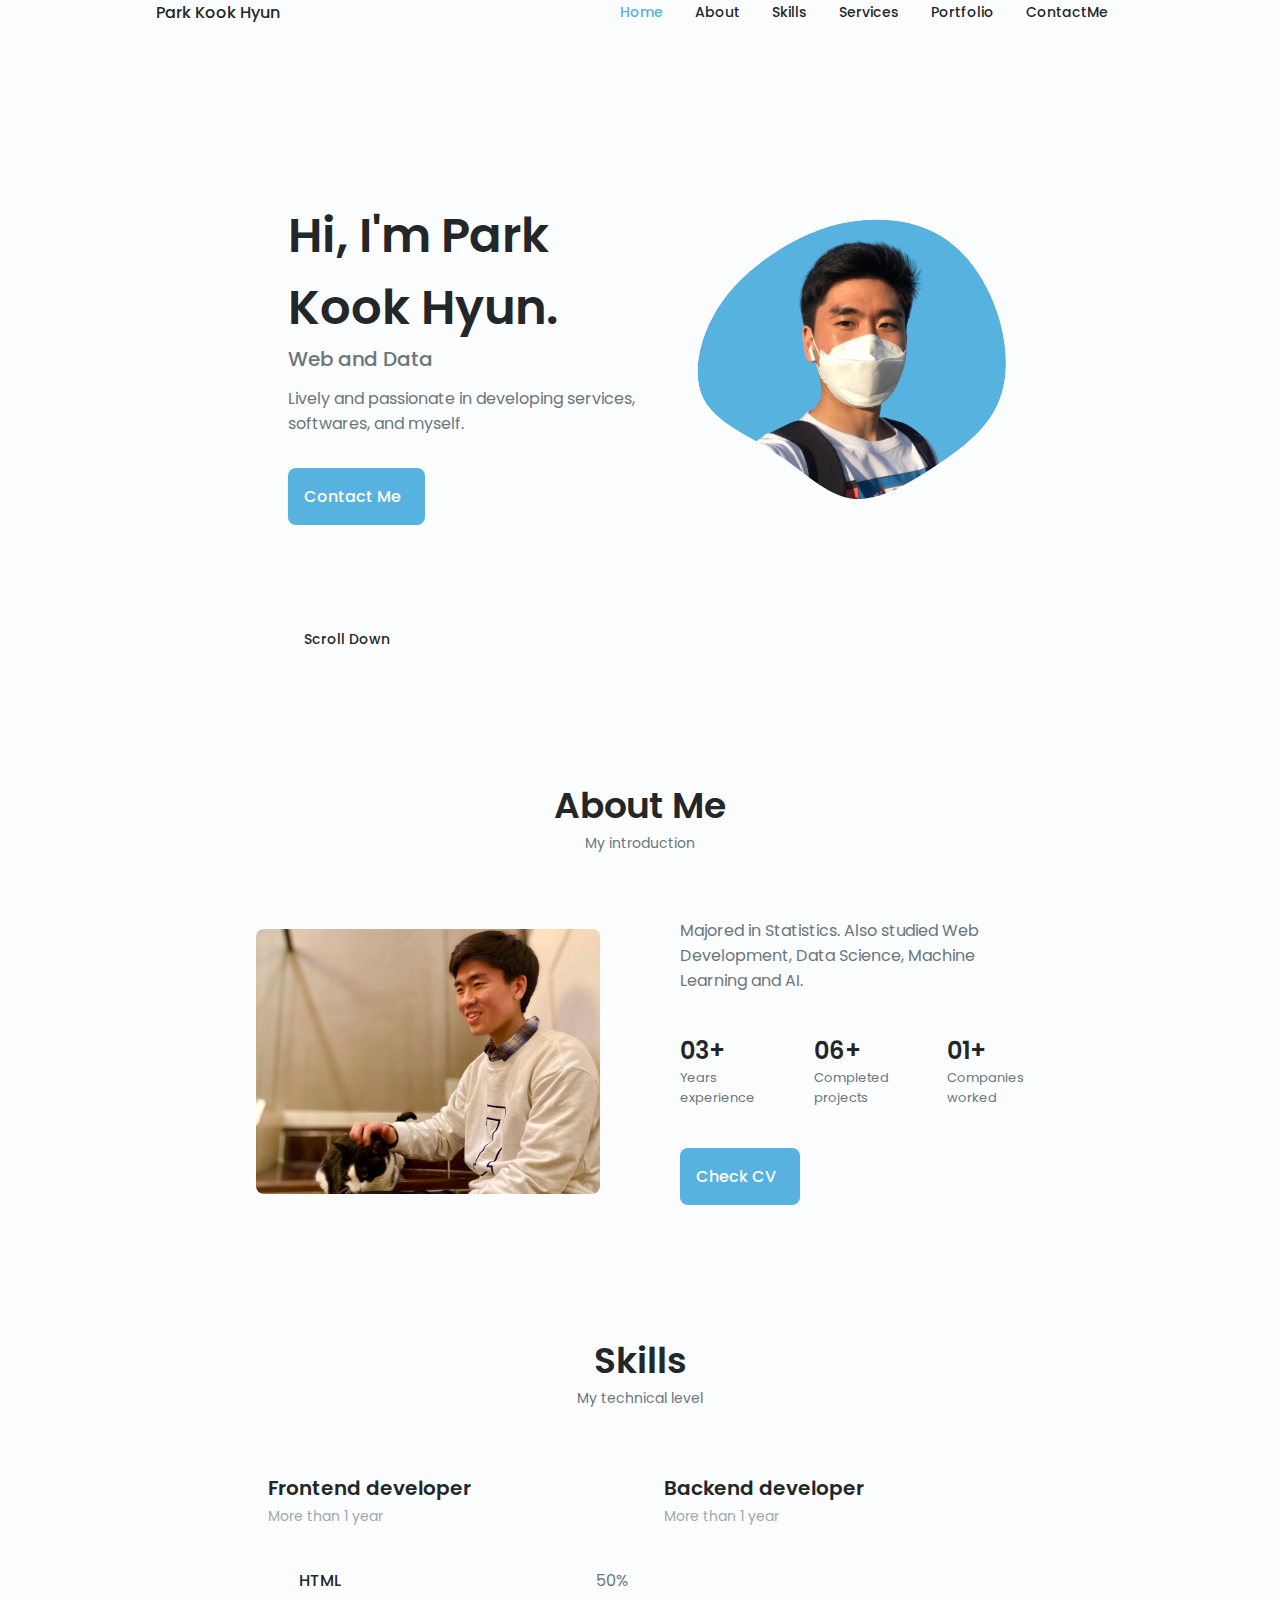
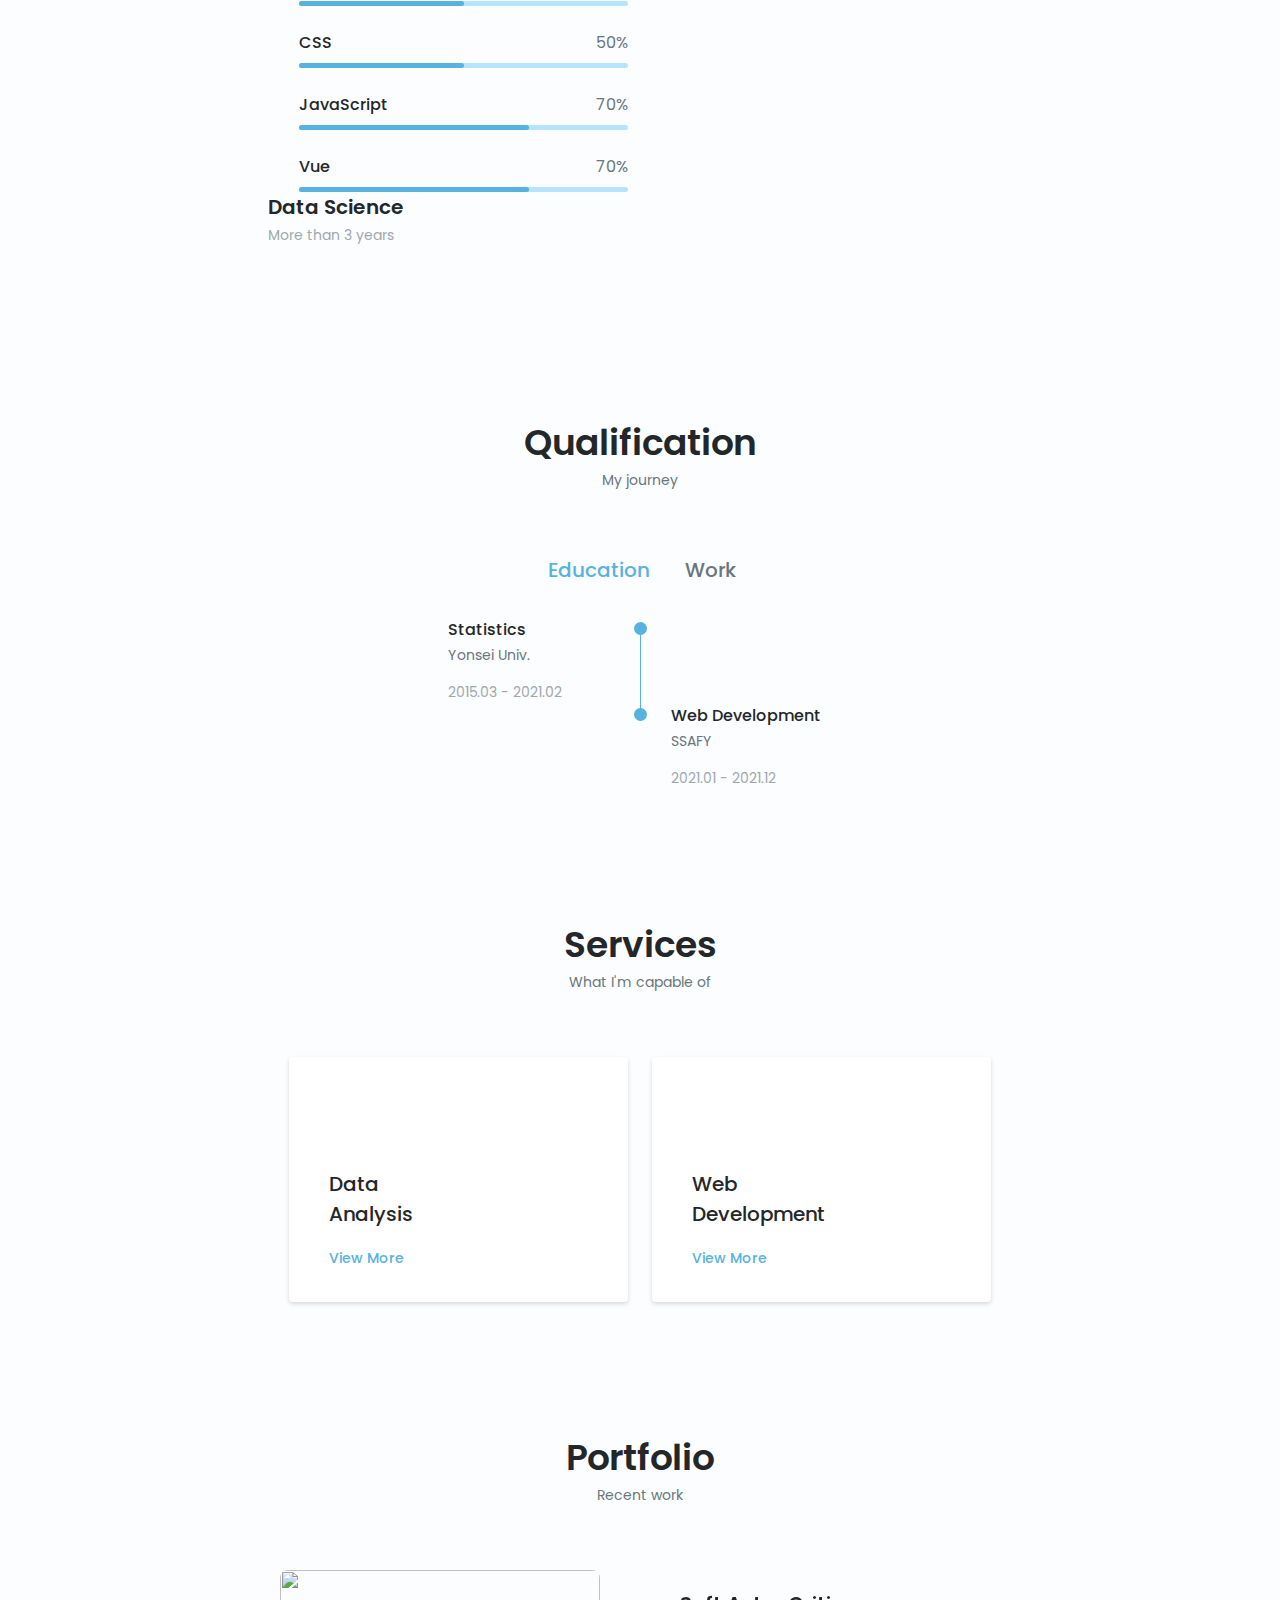
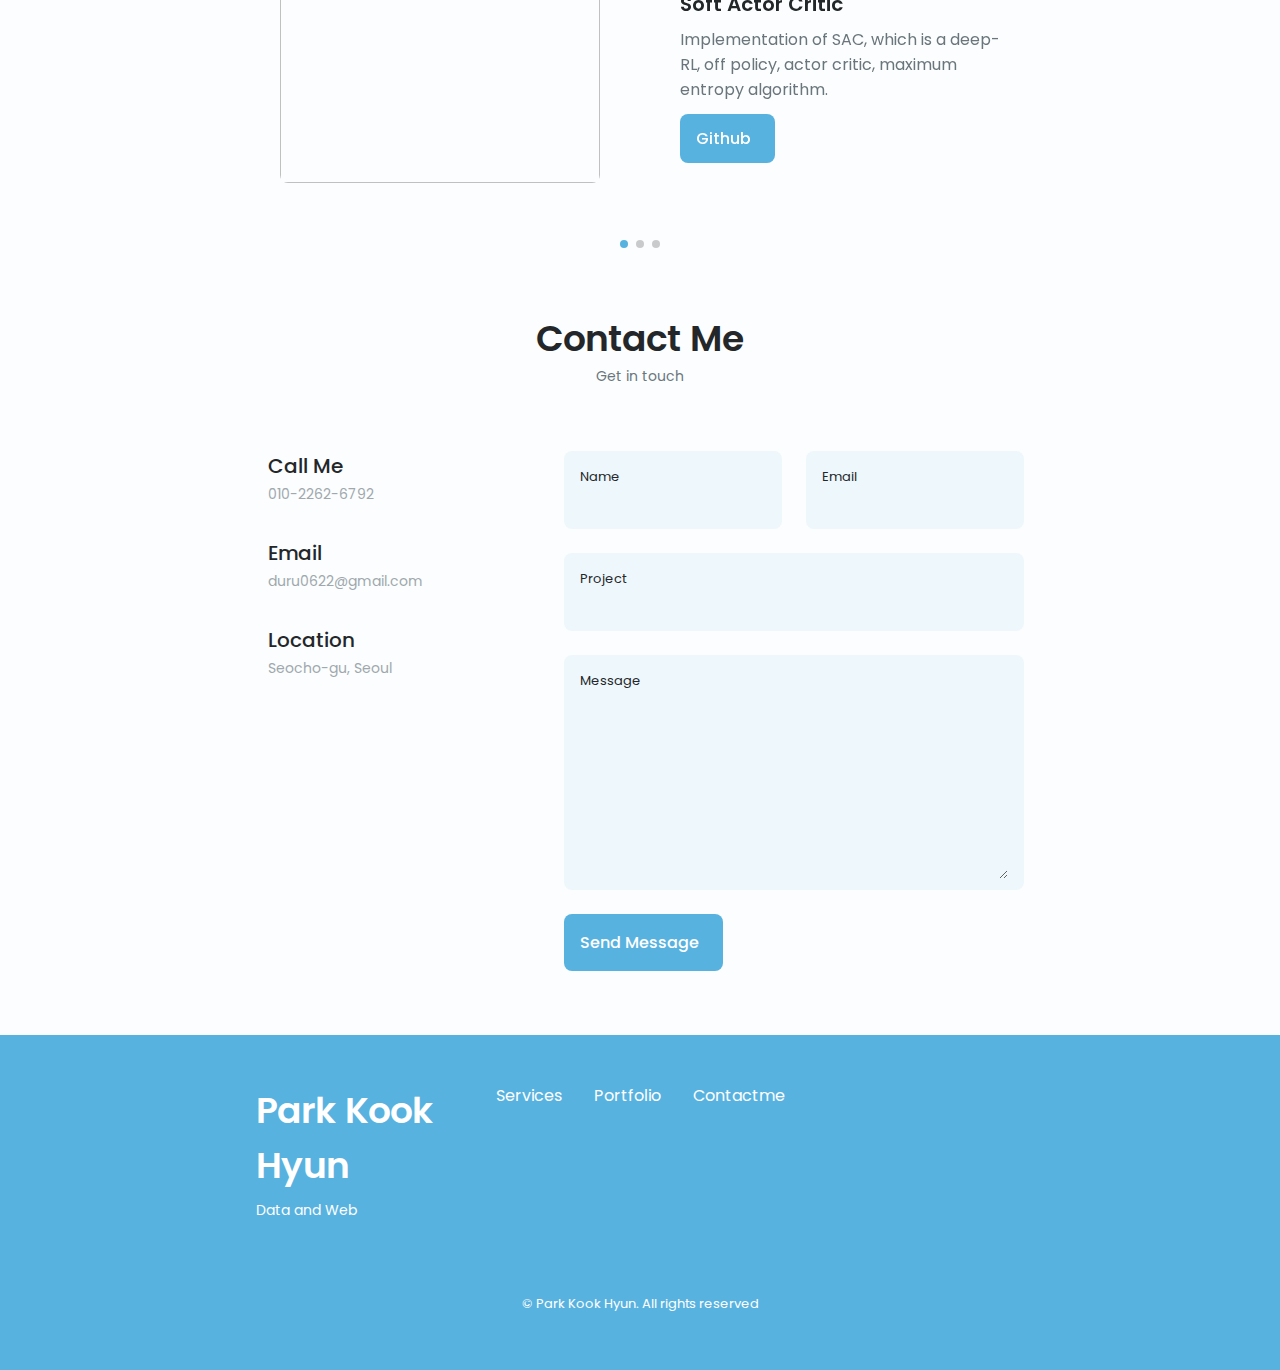
==== index.html @ e837e349 "Changed the whole design" ====
<!DOCTYPE html>
<html lang="en">
<head>
  <meta charset="UTF-8">
  <meta http-equiv="X-UA-Compatible" content="IE=edge">
  <meta name="viewport" content="width=device-width, initial-scale=1.0">

  <link rel="icon" type="image/png" sizes="32x32" href="assets/img/memoticon.png">
  <!-- UNICONS -->
  <link rel="stylesheet" href="https://unicons.iconscout.com/release/v4.0.0/css/line.css">

  <!-- SWIPER CSS -->
  <link rel="stylesheet" href="assets/css/swiper-bundle.min.css">

  <!-- CSS -->
  <link rel="stylesheet" href="assets/css/styles.css">

  <title>KookHyun's Portfolio</title>
</head>
<body>
  <!-- HEADER -->
  <header class="header" id="header">
    <nav class="nav container">
      <a href="#" class="nav__logo">Park Kook Hyun</a>
      <div class="nav__menu" id="nav-menu">
        <ul class="nav__list grid">
          <li class="nav__item">
            <a href="#home" class="nav__link active-link">
              <i class="uil uil-home nav__icon"></i> Home
            </a>
          </li>
          <li class="nav__item">
            <a href="#about" class="nav__link">
              <i class="uil uil-user nav__icon"></i> About
            </a>
          </li>
          <li class="nav__item">
            <a href="#skills" class="nav__link">
              <i class="uil uil-file nav__icon"></i> Skills
            </a>  
          </li>
          <li class="nav__item">
            <a href="#services" class="nav__link">
              <i class="uil uil-briefcase-alt nav__icon"></i> Services
            </a>
          </li>
          <li class="nav__item">
            <a href="#portfolio" class="nav__link">
              <i class="uil uil-scenery nav__icon"></i> Portfolio
            </a>
          </li>
          <li class="nav__item">
            <a href="#contact" class="nav__link">
              <i class="uil uil-message nav__icon"></i> ContactMe
            </a>
          </li>
        </ul>
        <i class="uil uil-times nav__close" id="nav-close"></i>
      </div>

      <div class="nav__btns">
        <!-- Theme change button -->
        <i class="uil uil-moon change-theme" id="theme-button"></i>
        <div class="nav__toggle" id="nav-toggle">
          <i class="uil uil-apps"></i>
        </div>
      </div>
    </nav>
  </header>

  <!-- MAIN -->
  <main class="main">
    <!-- HOME -->
    <section class="home section" id="home">
      <div class="home__container container grid">
        <div class="home__content grid">
          <div class="home__social">
            <a href="https://github.com/kevin622" target="_blank" class="home__social-icon">
              <i class="uil uil-github-alt"></i>
            </a>
            <a href="https://velog.io/@kevin622" target="_blank" class="home__social-icon">
              <svg role="img" viewBox="0 0 24 24" xmlns="http://www.w3.org/2000/svg"><title>Velog</title><path d="M3 0C1.338 0 0 1.338 0 3v18c0 1.662 1.338 3 3 3h18c1.662 0 3-1.338 3-3V3c0-1.662-1.338-3-3-3H3Zm6.883 6.25c.63 0 1.005.3 1.125.9l1.463 8.303c.465-.615.846-1.133 1.146-1.553.465-.66.893-1.418 1.283-2.273.405-.855.608-1.62.608-2.295 0-.405-.113-.727-.338-.967-.21-.255-.608-.577-1.193-.967.6-.765 1.35-1.148 2.25-1.148.48 0 .878.143 1.193.428.33.285.494.704.494 1.26 0 .93-.39 2.093-1.17 3.488-.765 1.38-2.241 3.457-4.431 6.232l-2.227.156-1.711-9.628h-2.25V7.24c.6-.195 1.305-.406 2.115-.63.81-.24 1.358-.36 1.643-.36Z"/></svg>
            </a>
          </div>

          <div class="home__img">
            <?xml version="1.0" standalone="no"?>
            <svg class="home__blob" viewBox="0 0 200 200" xmlns="http://www.w3.org/2000/svg" xmlns:xlink="http://www.w3.org/1999/xlink">
              <mask id="mask0" mask-type="alpha">
                <path d="M52.7,-70.6C67.7,-61.7,78.8,-45.4,85,-27.4C91.2,-9.3,92.6,10.6,85.4,26.2C78.3,41.9,62.6,53.2,46.9,63.2C31.3,73.3,15.6,81.9,1.6,79.7C-12.4,77.6,-24.9,64.5,-40.4,54.4C-55.8,44.3,-74.3,37.2,-81.8,24.2C-89.3,11.2,-85.8,-7.8,-77.8,-23.1C-69.9,-38.5,-57.4,-50.2,-43.7,-59.6C-30,-69,-15,-76,1.9,-78.6C18.9,-81.3,37.7,-79.6,52.7,-70.6Z" transform="translate(100 100)" />
              </mask>
              <g mask="url(#mask0)">
                <path d="M52.7,-70.6C67.7,-61.7,78.8,-45.4,85,-27.4C91.2,-9.3,92.6,10.6,85.4,26.2C78.3,41.9,62.6,53.2,46.9,63.2C31.3,73.3,15.6,81.9,1.6,79.7C-12.4,77.6,-24.9,64.5,-40.4,54.4C-55.8,44.3,-74.3,37.2,-81.8,24.2C-89.3,11.2,-85.8,-7.8,-77.8,-23.1C-69.9,-38.5,-57.4,-50.2,-43.7,-59.6C-30,-69,-15,-76,1.9,-78.6C18.9,-81.3,37.7,-79.6,52.7,-70.6Z" transform="translate(100 100)" />
                <image class="home__blob-img" x="12" y="18" href="assets/img/selfie-removebg.png"/>
              </g>
            </svg>
          </div>

          <div class="home__data">
            <h1 class="home__title">Hi, I'm Park Kook Hyun.</h1>
            <h3 class="home__subtitle">Web and Data</h3>
            <p class="home__description">Lively and passionate in developing services, softwares, and myself.</p>
            <a href="#contact" class="button button--flex">
              Contact Me <i class="uil uil-message button__icon"></i>
            </a>
          </div>

        </div>

        <div class="home__scroll">
          <a href="#about" class="home__scroll-button button--flex">
            <i class="uil uil-mouse-alt home__scroll-mouse"></i>
            <span class="home__scroll-name">Scroll Down</span>
            <i class="uil uil-arrow-down home__scroll-arrow"></i>
          </a>
        </div>

      </div>
    </section>
    
    <!-- ABOUT -->
    <section class="about section" id="about">
      <h2 class="section__title">About Me</h2>
      <span class="section__subtitle">My introduction</span>

      <div class="about__container container grid">
        <img src="assets/img/with_cat.jpg" alt="" class="about__img">

        <div class="about__data">
          <p class="about__description">Majored in Statistics. Also studied Web Development, Data Science, Machine Learning and AI.</p>
          <div class="about__info">
            <div>
              <span class="about__info-title">03+</span>
              <span class="about__info-name">Years <br> experience</span>
            </div>
            <div>
              <span class="about__info-title">06+</span>
              <span class="about__info-name">Completed <br> projects</span>
            </div>
            <div>
              <span class="about__info-title">01+</span>
              <span class="about__info-name">Companies <br> worked</span>
            </div>
          </div>

          <div class="about__buttons">
            <a href="https://amusing-teller-12a.notion.site/fb5254a07dd54236a80b970971a7e55d" class="button button--flex" target="_blank" rel="noopener noreferrer">
              Check CV<i class="uil uil-link button__icon"></i>
            </a>
          </div>
        </div>
      </div>
    </section>

    <!-- SKILLS -->
    <section class="skills section" id="skills">
      <h2 class="section__title">Skills</h2>
      <span class="section__subtitle">My technical level</span>

      <div class="skills__container container grid">
        
        <!-- SKILLS 1 -->
        <div class="skills__content skills__open">
          <div class="skills__header">
            <i class="uil uil-brackets-curly skills__icon"></i>
            <div>
              <h1 class="skills__title">Frontend developer</h1>
              <span class="skills__subtitle">More than 1 year</span>
            </div>
            <i class="uil uil-angle-down skills__arrow"></i>
          </div>

          <div class="skills__list grid">

            <div class="skills__data">
              <div class="skills__titles">
                <h3 class="skills__name">HTML</h3>
                <span class="skills__number">50%</span>
              </div>
              <div class="skills__bar">
                <span class="skills__percentage skills__html"></span>
              </div>
            </div>

            <div class="skills__data">
              <div class="skills__titles">
                <h3 class="skills__name">CSS</h3>
                <span class="skills__number">50%</span>
              </div>
              <div class="skills__bar">
                <span class="skills__percentage skills__css"></span>
              </div>
            </div>

            <div class="skills__data">
              <div class="skills__titles">
                <h3 class="skills__name">JavaScript</h3>
                <span class="skills__number">70%</span>
              </div>
              <div class="skills__bar">
                <span class="skills__percentage skills__js"></span>
              </div>
            </div>

            <div class="skills__data">
              <div class="skills__titles">
                <h3 class="skills__name">Vue</h3>
                <span class="skills__number">70%</span>
              </div>
              <div class="skills__bar">
                <span class="skills__percentage skills__vue"></span>
              </div>
            </div>

          </div>
        </div>
      
        <!-- SKILLS 2 -->
        <div class="skills__content skills__close">
          <div class="skills__header">
            <i class="uil uil-server-network skills__icon"></i>
            <div>
              <h1 class="skills__title">Backend developer</h1>
              <span class="skills__subtitle">More than 1 year</span>
            </div>
            <i class="uil uil-angle-down skills__arrow"></i>
          </div>

          <div class="skills__list grid">
            
            <div class="skills__data">
              <div class="skills__titles">
                <h3 class="skills__name">Python</h3>
                <span class="skills__number">90%</span>
              </div>
              <div class="skills__bar">
                <span class="skills__percentage skills__python"></span>
              </div>
            </div>

            <div class="skills__data">
              <div class="skills__titles">
                <h3 class="skills__name">Django</h3>
                <span class="skills__number">70%</span>
              </div>
              <div class="skills__bar">
                <span class="skills__percentage skills__django"></span>
              </div>
            </div>


          </div>
        </div>

        <!-- SKILLS 3 -->
        <div class="skills__content skills__close">
          <div class="skills__header">
            <i class="uil uil-database-alt skills__icon"></i>
            <div>
              <h1 class="skills__title">Data Science</h1>
              <span class="skills__subtitle">More than 3 years</span>
            </div>
            <i class="uil uil-angle-down skills__arrow"></i>
          </div>

          <div class="skills__list grid">
            
            <div class="skills__data">
              <div class="skills__titles">
                <h3 class="skills__name">Python</h3>
                <span class="skills__number">90%</span>
              </div>
              <div class="skills__bar">
                <span class="skills__percentage skills__python"></span>
              </div>
            </div>

            <div class="skills__data">
              <div class="skills__titles">
                <h3 class="skills__name">Pytorch</h3>
                <span class="skills__number">60%</span>
              </div>
              <div class="skills__bar">
                <span class="skills__percentage skills__pytorch"></span>
              </div>
            </div>

            <div class="skills__data">
              <div class="skills__titles">
                <h3 class="skills__name">SKlearn</h3>
                <span class="skills__number">70%</span>
              </div>
              <div class="skills__bar">
                <span class="skills__percentage skills__sklearn"></span>
              </div>
            </div>

            <div class="skills__data">
              <div class="skills__titles">
                <h3 class="skills__name">Pandas</h3>
                <span class="skills__number">70%</span>
              </div>
              <div class="skills__bar">
                <span class="skills__percentage skills__pandas"></span>
              </div>
            </div>

            <div class="skills__data">
              <div class="skills__titles">
                <h3 class="skills__name">Numpy</h3>
                <span class="skills__number">60%</span>
              </div>
              <div class="skills__bar">
                <span class="skills__percentage skills__numpy"></span>
              </div>
            </div>

            <div class="skills__data">
              <div class="skills__titles">
                <h3 class="skills__name">SQL</h3>
                <span class="skills__number">50%</span>
              </div>
              <div class="skills__bar">
                <span class="skills__percentage skills__sql"></span>
              </div>
            </div>


          </div>
        </div>
        

          
      </div>
    </section>

    <!-- QUALIFICATION -->
    <section class="qualification section">
      <h2 class="section__title">Qualification</h2>
      <span class="section__subtitle">My journey</span>

      <div class="qualification__container container">
        <div class="qualification__tabs">
          <div class="qualification__button button--flex qualification__active" data-target="#education">
            <i class="uil uil-graduation-cap qualification__icon"></i>
            Education
          </div>

          <div class="qualification__button button--flex" data-target="#work">
            <i class="uil uil-briefcase-alt qualification__icon"></i>
            Work
          </div>
        </div>

        <div class="qualification__sections">

          <!-- QUALIFICATION CONTENT 1 -->
          <div class="qualfication__content qualification__active" data-content id="education">
            
            <!-- QUALFICIATION 1 -->
            <div class="qualification__data">
              <div>
                <h3 class="qualification__title">Statistics</h3>
                <span class="qualification__subtitle">Yonsei Univ.</span>
                <div class="qualification__calendar">
                  <i class="uil uil-calendar-alt"></i>
                  2015.03 - 2021.02
                </div>
              </div>

              <div>
                <span class="qualification__rounder"></span>
                <span class="qualification__line"></span>
              </div>
            </div>

            <!-- QUALFICIATION 2 -->
            <div class="qualification__data">
              <div></div>
              
              <div>
                <span class="qualification__rounder"></span>
                <!-- <span class="qualification__line"></span> -->
              </div>

              <div>
                <h3 class="qualification__title">Web Development</h3>
                <span class="qualification__subtitle">SSAFY</span>
                <div class="qualification__calendar">
                  <i class="uil uil-calendar-alt"></i>
                  2021.01 - 2021.12
                </div>
              </div>

            </div>


          </div>

          <!-- QUALIFICATION CONTENT 2 -->
          <div class="qualfication__content" data-content id="work">
            
            <!-- QUALFICIATION 1 -->
            <div class="qualification__data">
              <div>
                <h3 class="qualification__title">Intern</h3>
                <span class="qualification__subtitle">ZEROTOONE Partners Inc.</span>
                <div class="qualification__calendar">
                  <i class="uil uil-calendar-alt"></i>
                  2020 - 2020
                </div>
              </div>

              <div>
                <span class="qualification__rounder"></span>
                <!-- <span class="qualification__line"></span> -->
              </div>
            </div>

          </div>

        </div>

      </div>
    </section>

    <!-- SERVICES -->
    <section class="services section" id="services">
      <h2 class="section__title">Services</h2>
      <span class="section__subtitle">What I'm capable of</span>

      <div class="services__container container grid">
        <!-- SERVICES 1 -->
        <div class="services__content">
          <div>
            <i class="uil uil-database-alt services__icon"></i>
            <h3 class="services__title">Data <br> Analysis</h3>
          </div>

          <span class="button button--flex button--small button--link services__button">
            View More
            <i class="uil uil-arrow-right button__icon"></i>
          </span>

          <div class="services__modal">
            <div class="services__modal-content">
              <h4 class="services__modal-title">Data <br> Analysis</h4>
              <i class="uil uil-times services__modal-close"></i>

              <ul class="services__modal-services grid">
                
                <li class="services__modal-service">
                  <i class="uil uil-check-circle services__modal-icon"></i>
                  <p>CRUD with queries.</p>
                </li>

                <li class="services__modal-service">
                  <i class="uil uil-check-circle services__modal-icon"></i>
                  <p>Data cleansing with pandas, numpy, visualize with matplotlib, etc.</p>
                </li>

                <li class="services__modal-service">
                  <i class="uil uil-check-circle services__modal-icon"></i>
                  <p>Apply machine learning algorithms of sklearn.</p>
                </li>

                <li class="services__modal-service">
                  <i class="uil uil-check-circle services__modal-icon"></i>
                  <p>Create deep learning agents with pytorch.</p>
                </li>

              </ul>
            </div>
          </div>
        </div>

        <!-- SERVICES 2 -->
        <div class="services__content">
          <div>
            <i class="uil uil-browser services__icon"></i>
            <h3 class="services__title">Web <br> Development</h3>
          </div>

          <span class="button button--flex button--small button--link services__button">
            View More
            <i class="uil uil-arrow-right button__icon"></i>
          </span>

          <div class="services__modal">
            <div class="services__modal-content">
              <h4 class="services__modal-title">Web <br> Development</h4>
              <i class="uil uil-times services__modal-close"></i>

              <ul class="services__modal-services grid">
                
                <li class="services__modal-service">
                  <i class="uil uil-check-circle services__modal-icon"></i>
                  <p>Develop backend server with django.</p>
                </li>

                <li class="services__modal-service">
                  <i class="uil uil-check-circle services__modal-icon"></i>
                  <p>Develop frontend webpage with vue or react.</p>
                </li>

                <li class="services__modal-service">
                  <i class="uil uil-check-circle services__modal-icon"></i>
                  <p>Customize elements with css/scss.</p>
                </li>

              </ul>
            </div>
          </div>
        </div>

        <!-- SERVICES 3 -->
        <!-- <div class="services__content">
          <div>
            <i class="uil uil-pen services__icon"></i>
            <h3 class="services__title">Branding <br> Designer</h3>
          </div>

          <span class="button button--flex button--small button--link services__button">
            View More
            <i class="uil uil-arrow-right button__icon"></i>
          </span>

          <div class="services__modal">
            <div class="services__modal-content">
              <h4 class="services__modal-title">Branding <br> Designer</h4>
              <i class="uil uil-times services__modal-close"></i>

              <ul class="services__modal-services grid">
                
                <li class="services__modal-service">
                  <i class="uil uil-check-circle services__modal-icon"></i>
                  <p>I develop the user inteface.</p>
                </li>

                <li class="services__modal-service">
                  <i class="uil uil-check-circle services__modal-icon"></i>
                  <p>Web page development.</p>
                </li>

                <li class="services__modal-service">
                  <i class="uil uil-check-circle services__modal-icon"></i>
                  <p>I create ux element interactions.</p>
                </li>

                <li class="services__modal-service">
                  <i class="uil uil-check-circle services__modal-icon"></i>
                  <p>I position your company brand.</p>
                </li>

              </ul>
            </div>
          </div>
        </div> -->

      </div>
    </section>

    <!-- PORTFOLIO -->
    <section class="portfolio section" id="portfolio">
      <h2 class="section__title">Portfolio</h2>
      <span class="section__subtitle">Recent work</span>

      <div class="portfolio__container container swiper swiper-container">
        <div class="swiper-wrapper">
          
          <!-- PORTFOLIO 1 -->
          <div class="portfolio__content grid swiper-slide">
            <img src="https://github.com/kevin622/sac/raw/master/figures/Humanoid-v2_trained.gif" class="portfolio__img" alt="">
            <div class="portfolio__data">
              <h3 class="portfolio__title">Soft Actor Critic</h3>
              <p class="portfolio__description">
                <!-- Website adaptable to all devices, with ui componenets and animated interactions -->
                Implementation of SAC, which is a deep-RL, off policy, actor critic, maximum entropy algorithm.
              </p>
              <a href="https://github.com/kevin622/sac" class="button button--flex button--small portfolio__button" target="_blank" rel="noopener noreferrer" >
                Github
                <i class="uil uil-arrow-right button__icon"></i>
              </a>
            </div>
          </div>

          <!-- PORTFOLIO 2 -->
          <div class="portfolio__content grid swiper-slide">
            <!-- <img src="assets/img/portfolio2.jpg" alt="" class="portfolio__img"> -->
            <img src="https://github.com/Samsung/ONE/raw/master/docs/images/logo_original_samsungblue_cropped.png" class="portfolio__img" alt="" style="box-shadow: 0 4px 8px rgba(0,0,0,.15);">
            <div class="portfolio__data">
              <h3 class="portfolio__title">Circle Op-Selector</h3>
              <p class="portfolio__description">
                As part of Samsung's ONE project, developed an algorithm and an UI for selecting fractions of an neural network. 
                This project was a SSDC project.
              </p>
              <a href="https://github.com/Samsung/ONE/issues/7596" class="button button--flex button--small portfolio__button">
                Main Issue
                <i class="uil uil-arrow-right button__icon"></i>
              </a>
            </div>
          </div>

          <!-- PORTFOLIO 3 -->
          <div class="portfolio__content grid swiper-slide">
            <!-- <img src="assets/img/portfolio3.jpg" alt="" class="portfolio__img"> -->
            <img src="assets/img/mounari.gif" alt="" class="portfolio__img">
            <div class="portfolio__data">
              <h3 class="portfolio__title">Online Website</h3>
              <p class="portfolio__description">
                Mounari is a movie recommendation website that provides personalized recommendation. ALS is used as its RecSys.
              </p>
              <a href="https://github.com/kevin622/Mounari" class="button button--flex button--small portfolio__button">
                Github
                <i class="uil uil-arrow-right button__icon"></i>
              </a>
            </div>
          </div>

        </div>
        
        <!-- Add Arrows -->
        <div class="swiper-button-next">
          <i class="uil uil-angle-right-b swiper-portfolio-icon"></i>
        </div>
        <div class="swiper-button-prev">
          <i class="uil uil-angle-left-b swiper-portfolio-icon"></i>
        </div>
        <!-- Add Pagination -->
        <div class="swiper-pagination"></div>

      </div>
    </section>
    
    <!-- CONTACT -->
    <section class="contact section" id="contact">
      <h2 class="section__title">Contact Me</h2>
      <span class="section__subtitle">Get in touch</span>

      <div class="contact__container container grid">
        <div>
          
          <div class="contact__information">
            <i class="uil uil-phone contact__icon"></i>
            
            <div>
              <h3 class="contact__title">Call Me</h3>
              <span class="contact__subtitle">010-2262-6792</span>
            </div>
          </div>

          <div class="contact__information">
            <i class="uil uil-envelope contact__icon"></i>
            
            <div>
              <h3 class="contact__title">Email</h3>
              <span class="contact__subtitle">duru0622@gmail.com</span>
            </div>
          </div>

          <div class="contact__information">
            <i class="uil uil-map-marker contact__icon"></i>
            
            <div>
              <h3 class="contact__title">Location</h3>
              <span class="contact__subtitle">Seocho-gu, Seoul</span>
            </div>
          </div>

        </div>

        <form action="mailto:duru0622@gmail.com" method="post" enctype="text/plain" class="contact__form grid">
          <div class="contact__inputs grid">
            <div class="contact__content">
              <label class="contact__label">Name</label>
              <input type="text" class="contact__input" name="Name">
            </div>
            <div class="contact__content">
              <label class="contact__label">Email</label>
              <input type="email" class="contact__input" name="Email">
            </div>
          </div>
          <div class="contact__content">
            <label class="contact__label">Project</label>
            <input type="text" class="contact__input" name="Project">
          </div>
          <div class="contact__content">
            <label for="" class="contact__label">Message</label>
            <textarea id="" cols="0" rows="7" class="contact__input" name="Message"></textarea>
          </div>

          <div>
            <label for="contact_submit" class="button button--flex">
              Send Message
              <i class="uil uil-message button__icon"></i>
            </label>
            <input type="submit" id="contact_submit" style="display: none;">
            <!-- <a href="" class="button button--flex">
              Send Message
              <i class="uil uil-message button__icon"></i>
            </a> -->
          </div>
        </form>
        
      </div>
    </section>
  </main>

  <!-- FOOTER -->
  <footer class="footer">
    <div class="footer__bg">
      <div class="footer__container container grid">
        <div>
          <h1 class="footer__title">Park Kook Hyun</h1>
          <span class="footer__subtitle">Data and Web</span>
        </div>

        <ul class="footer__links">
          <li>
            <a href="#services" class="footer__link">Services</a>
          </li>
          <li>
            <a href="#portfolio" class="footer__link">Portfolio</a>
          </li>
          <li>
            <a href="#contact" class="footer__link">Contactme</a>
          </li>
        </ul>

        <div class="footer__socials">
          <a href="https://www.facebook.com/"  class="footer__social">
            <i class="uil uil-facebook-f"></i>
          </a>
          <a href="https://www.instagram.com/"  class="footer__social">
            <i class="uil uil-instagram"></i>
          </a>
          <a href="https://twitter.com/"  class="footer__social">
            <i class="uil uil-twitter-alt"></i>
          </a>
        </div>
      </div>

      <p class="footer__copy">&#169; Park Kook Hyun. All rights reserved</p>
    </div>
  </footer>

  <!-- SCROll TOP -->
  <a href="#" class="scrollup" id="scroll-up">
    <i class="uil uil-arrow-up scrollup__icon"></i>
  </a>



  

  <!-- SWIPER JS -->
  <script src="assets/js/swiper-bundle.min.js"></script>
  
  <!-- MAIN JS -->
  <script src="assets/js/main.js "></script>    
</body>
</html>
---- assets/css/styles.css ----
/* GOOGLE FONTS */
@import url('https://fonts.googleapis.com/css2?family=Poppins:wght@400;500;600&display=swap');

/* VARIABLE CSS */
:root {
  --header-height: ;

  /* COLORS */
  /* favorite color */
  --hue-color: 200; /* purple 250 green 142 blue 230 pink 340 */

  /* HSL color mode */
  --first-color: hsl(var(--hue-color), 69%, 61%);
  --first-color-second: hsl(var(--hue-color), 69%, 61%);
  --first-color-alt: hsl(var(--hue-color), 57%, 53%);
  --first-color-lighter: hsl(var(--hue-color), 92%, 85%);
  --title-color: hsl(var(--hue-color), 8%, 15%);
  --text-color: hsl(var(--hue-color), 8%, 45%);
  --text-color-light: hsl(var(--hue-color), 8%, 65%);
  --input-color: hsl(var(--hue-color), 70%, 96%);
  --body-color: hsl(var(--hue-color), 60%, 99%);
  --container-color: #FFF;
  --scroll-bar-color: hsl(var(--hue-color), 12%, 90%);
  --scroll-thumb-color: hsl(var(--hue-color), 12%, 80%);

  /* FONT AND TYPORGRAPHY */
  --body-font: 'Poppins', sans-serif;
  --big-font-size: 2rem;
  --h1-font-size: 1.5rem;
  --h2-font-size: 1.25rem;
  --h3-font-size: 1.125rem;
  --normal-font-size: .938rem;
  --small-font-size: .813rem;
  --smaller-font-size: .75rem;

  /* font weight */
  --font-medium: 500;
  --font-semi-bold: 600;

  /* MARGIN BOTTOMS */
  --mb-0-25: .25rem;
  --mb-0-5: .5rem;
  --mb-0-75: .75rem;
  --mb-1: 1rem;
  --mb-1-5: 1.5rem;
  --mb-2: 2rem;
  --mb-2-5: 2.5rem;
  --mb-3: 3rem;

  /* z index */
  --z-tooltip: 10;
  --z-fixed: 100;
  --z-modal: 1000;
}

@media screen and (min-width: 968px) {
  :root {
    --big-font-size: 3rem;
    --h1-font-size: 2.25rem;
    --h2-font-size: 1.5rem;
    --h3-font-size: 1.25rem;
    --normal-font-size: 1rem;
    --small-font-size: .875rem;
    --smaller-font-size: .813rem;
  }
}

/* Variable Dark Theme */
body.dark-theme{
  /* HSL color mode */
  --first-color-second: hsl(var(--hue-color), 30%, 8%);
  --title-color: hsl(var(--hue-color), 8%, 95%);
  --text-color: hsl(var(--hue-color), 8%, 75%);
  --input-color: hsl(var(--hue-color), 29%, 16%);
  --body-color: hsl(var(--hue-color), 28%, 12%);
  --container-color: hsl(var(--hue-color), 29%, 16%);
  --scroll-bar-color: hsl(var(--hue-color), 12%, 48%);
  --scroll-thumb-color: hsl(var(--hue-color), 12%, 36%);
}

/* Button Dark/Light */
.nav__btns{
  display: flex;
  align-items: center;
}

.change-theme{
  font-size: 1.25rem;
  color: var(--title-color);
  margin-right: var(--mb-1);
  cursor: pointer;
}

.change-theme:hover{
  color: var(--first-color);
}

/* BASE */
* {
  box-sizing: border-box;
  padding: 0;
  margin: 0;
}

html {
  scroll-behavior: smooth;
}

body {
  margin: 0 0 var(--header-height);
  font-family: var(--body-font);
  font-size: var(--normal-font-size);
  background-color: var(--body-color);
  color: var(--text-color);
}

h1, h2, h3, h4 {
  color: var(--title-color);
  font-weight: var(--font-semi-bold);
}

ul {
  list-style: none;
}

a {
  text-decoration: none;
}

img {
  max-width: 100%;
  height: auto;
}

/* REUSABLE CSS CLASSES */
.section{
  padding: 2rem 0 4rem;
}

.section__title {
  font-size: var(--h1-font-size);
}

.section__subtitle {
  display: block;
  font-size: var(--small-font-size);
  margin-bottom: var(--mb-3);
}

.section__title, 
.section__subtitle {
  text-align: center;
}

/* LAYOUT */
.container {
  max-width: 768px;
  margin-left: var(--mb-1-5);
  margin-right: var(--mb-1-5);
}

.grid {
  display: grid;
  gap: 1.5rem;
}

.header {
  width: 100%;
  position: fixed;
  bottom: 0;
  left: 0;
  z-index: var(--z-fixed);
  background-color: var(--body-color);
}


/* NAV */
.nav {
  max-width: 968px;
  height: var(--header-height);
  display: flex;
  justify-content: space-between;
  align-items: center;
}

.nav__logo,
.nav__toggle {
  color: var(--title-color);
  font-weight: var(--font-medium);
}

.nav__logo:hover{
  color: var(--first-color);
}

.nav__toggle{
  font-size: 1.1rem;
  cursor: pointer;
}

.nav__toggle:hover{
  color: var(--first-color);
}

@media screen and (max-width: 767px) {
  .nav__menu{
    position: fixed;
    bottom: -100%;
    left: 0;
    width: 100%;
    background-color: var(--body-color);
    padding: 2rem 1.5rem 4rem;
    box-shadow: 0 -1px 4px rgba(0,0,0,.15);
    border-radius: 1.5rem 1.5rem 0 0;
    transition: .3s;
  }
}

.nav__list {
  grid-template-columns: repeat(3, 1fr);
  gap: 2rem;
}

.nav__link{
  display: flex;
  flex-direction: column;
  align-items: center;
  font-size: var(--small-font-size);
  color: var(--title-color);
  font-weight: var(--font-medium);
}

.nav__link:hover {
  color: var(--first-color);
}

.nav__icon{
  font-size: 1.2rem;
}

.nav__close {
  position: absolute;
  right: 1.3rem;
  bottom: .5rem;
  font-size: 1.5rem;
  cursor: pointer;
  color: var(--first-color);
}

.nav__close:hover{
  color: var(--first-color-alt);
}

/* SHOW MENU */
.show-menu{
  bottom: 0;
}

/* Active Link */
.active-link{
  color: var(--first-color);
}


/* Change background header */
.scroll-header{
  box-shadow: 0 -1px 4px rgba(0,0,0,.15);
}


/* HOME */
.home__container{
  gap: 1rem;
}

.home__content{
  grid-template-columns: .5fr 3fr;
  padding-top: 3.5rem;
  align-items: center;
}

.home__social{
  display: grid;
  grid-template-columns: max-content;
  row-gap: 1rem;
}

.home__social-icon{
  font-size: 1.25rem;
  color: var(--first-color);
  fill: var(--first-color);
}

.home__social-icon:hover{
  color: var(--first-color-alt);
  fill: var(--first-color-alt);
}

.home__blob{
  width: 300px;
  fill: var(--first-color);
}

.home__blob-img{
  /* width: 170px; */
  width: 230px;
}

.home__data{
  grid-column: 1/3;
}

.home__title{
  font-size: var(--big-font-size);
}

.home__subtitle{
  font-size: var(--h3-font-size);
  color: var(--text-color);
  font-weight: var(--font-medium);
  margin-bottom: var(--mb-0-75);
}

.home__description{
  margin-bottom: var(--mb-2);
}

.home__scroll{
  display: none;
}

.home__scroll-button{
  color: var(--first-color);
  transition: .3s;
}

.home__scroll-button:hover{
  transform: translateY(.25rem);
}

.home__scroll-mouse{
  font-size: 2rem;
}

.home__scroll-name{
  font-size: var(--small-font-size);
  color: var(--title-color);
  font-weight: var(--font-medium);
  margin-right: var(--mb-0-25);
}

.home__scroll-arrow{
  font-size: 1.25rem;
}

/* BUTTONS */
.button{
  display: inline-block;
  background-color: var(--first-color);
  color: #FFF;
  padding: 1rem;
  border-radius: .5rem;
  font-weight: var(--font-medium);
}

.button:hover{
  background-color: var(--first-color-alt);
}

.button__icon{
  font-size: 1.25rem;
  margin-left: var(--mb-0-5);
  transition: .3s;
}

.button--flex{
  display: inline-flex;
  align-items: center;
}

.button--small{
  padding: .75rem 1rem;
}

.button--link{
  padding: 0;
  background-color: transparent;
  color: var(--first-color);
}

.button--link:hover{
  background-color: transparent;
  color: var(--first-color-alt);
}

/* ABOUT */
.about__img{
  width: 200px;
  height: 250px;
  border-radius: .5rem;
  justify-self: center;
  align-self: center;
  object-fit: cover;
}

.about__description{
  text-align: center;
  margin-bottom: var(--mb-2-5);
}

.about__info{
  display: flex;
  justify-content: space-evenly;
  margin-bottom: var(--mb-2-5);
}

.about__info-title{
  font-size: var(--h2-font-size);
  font-weight: var(--font-semi-bold);
  color: var(--title-color);
}

.about__info-name{
  font-size: var(--smaller-font-size);
}

.about__info-title,
.about__info-name{
  display: block;
}

.about__buttons{
  display: flex;
  justify-content: center;
}

/* SKILLS */
.skills__container{
  row-gap: 0;
}

.skills__header{
  display: flex;
  align-items: center;
  margin-bottom: var(--mb-2-5);
  cursor: pointer;
}

.skills__icon,
.skills__arrow{
  font-size: 2rem;
  color: var(--first-color);
}

.skills__icon{
  margin-right: var(--mb-0-75);
}

.skills__title{
  font-size: var(--h3-font-size);
}

.skills__subtitle{
  font-size: var(--small-font-size);
  color: var(--text-color-light);
}

.skills__arrow{
  margin-left: auto;
  transition: .4s;
}

.skills__list{
  row-gap: 1.5rem;
  padding-left: 2.7rem;
}

.skills__titles{
  display: flex;
  justify-content: space-between;
  margin-bottom: var(--mb-0-5);
}

.skills__name{
  font-size: var(--normal-font-size);
  font-weight: var(--font-medium);
}

.skills__bar,
.skills__percentage{
  height: 5px;
  border-radius: .25rem;
}

.skills__bar{
  background-color: var(--first-color-lighter);
}

.skills__percentage{
  display: block;
  background-color: var(--first-color);
}

.skills__html{
  width: 50%;
}

.skills__css{
  width: 50%;
}

.skills__js{
  width: 70%;
}

.skills__vue{
  width: 70%;
}

.skills__python{
  width: 90%;
}

.skills__django{
  width: 70%;
}

.skills__pytorch{
  width: 60%;
}

.skills__sklearn{
  width: 70%;
}

.skills__pandas{
  width: 70%;
}

.skills__numpy{
  width: 60%;
}

.skills__sql{
  width: 50%;
}


.skills__close .skills__list{
  height: 0;
  overflow: hidden;
}

.skills__open .skills__list{
  height: max-content;
  mask-border: var(--mb-2-5);
}

.skills__open .skills__arrow{
  transform: rotate(-180deg);
}

/* QUALIFICATION */
.qualification__tabs{
  display: flex;
  justify-content: space-evenly;
  margin-bottom: var(--mb-2);
}

.qualification__button{
  font-size: var(--h3-font-size);
  font-weight: var(--font-medium);
  cursor: pointer;
}

.qualification__button:hover{
  color: var(--first-color);
}

.qualification__icon{
  font-size: 1.8rem;
  margin-right: var(--mb-0-25);
}

.qualification__data{
  display: grid;
  grid-template-columns: 1fr max-content 1fr;
  column-gap: 1.5rem;
}

.qualification__title{
  font-size: var(--normal-font-size);
  font-weight: var(--font-medium);
}

.qualification__subtitle{
  display: inline-block;
  font-size: var(--small-font-size);
  margin-bottom: var(--mb-1);
}

.qualification__calendar{
  font-size: var(--small-font-size);
  color: var(--text-color-light);
}

.qualification__rounder{
  display: inline-block;
  width: 13px;
  height: 13px;
  background-color: var(--first-color);
  border-radius: 50%;
}

.qualification__line{
  display: block;
  width: 1px;
  height: 100%;
  background-color: var(--first-color);
  transform: translate(6px, -7px);
}

.qualification [data-content]{
  display: none;
}

.qualification__active[data-content]{
  display: block;
}

.qualification__button.qualification__active{
  color: var(--first-color);
}


/* SERVICES */
.services__container{
  gap: 1.5rem;
  grid-template-columns: repeat(2, 1fr);
}

.services__content{
  position: relative;
  background-color: var(--container-color);
  padding: 3.5rem .5rem 1.25rem 1.5rem;
  border-radius: .25rem;
  box-shadow: 0 2px 4px rgba(0,0,0,.15);
  transition: .3s;
}

.services__content:hover{
  box-shadow: 0 4px 8px rgba(0,0,0,.15);
}

.services__icon{
  display: block;
  font-size: 1.5rem;
  color: var(--first-color);
  margin-bottom: var(--mb-1);
}

.services__title{
  font-size: var(--h3-font-size);
  margin-bottom: var(--mb-1);
  font-weight: var(--font-medium);
}

.services__button{
  cursor: pointer;
  font-size: var(--small-font-size);
}

.services__button:hover .button__icon{
  transform: translateX(.25rem);
}

.services__modal{
  position: fixed;
  top: 0;
  left: 0;
  right: 0;
  bottom: 0;
  background-color: rgba(0,0,0,.5);
  display: flex;
  align-items: center;
  justify-content: center;
  padding: 0 1rem;
  z-index: var(--z-modal);
  opacity: 0;
  visibility: hidden;
  transition: .3s;
}

.services__modal-content{
  position: relative;
  background-color: var(--container-color);
  padding: 1.5rem;
  border-radius: .5rem;
}

.services__modal-services{
  row-gap: 1rem;
}

.services__modal-service{
  display: flex;
}

.services__modal-title{
  font-size: var(--h3-font-size);
  font-weight: var(--font-medium);
  margin-bottom: var(--mb-1-5);
}

.services__modal-close{
  position: absolute;
  top: 1rem;
  right: 1rem;
  font-size: 1.5rem;
  color: var(--first-color);
  cursor: pointer;
}

.services__modal-icon{
  color: var(--first-color);
  margin-right: var(--mb-0-25);
}

/* Active Modal */
.active-modal {
  opacity: 1;
  visibility: visible;
}

/* PORTFOLIO */
.portfolio__container{
  overflow: initial;
}

.portfolio__content{
  padding: 0 1.5rem;
}

.portfolio__img{
  width: 265px;
  height: 176px;
  object-fit: cover;
  border-radius: .5rem;
  justify-self: center;
}

.portfolio__title{
  font-size: var(--h3-font-size);
  margin-bottom: var(--mb-0-5);
}

.portfolio__description{
  margin-bottom: var(--mb-0-75);
}

.portfolio__button:hover .button__icon{
  transform: translateX(.25rem);
}

.swiper-button-prev::after,
.swiper-button-next::after{
  content: '';
}

.swiper-portfolio-icon{
  font-size: 2rem;
  color: var(--first-color);
}

.swiper-button-prev{
  left: -.5rem;
}

.swiper-button-next{
  right: -.5rem;
}

/* .swiper-container-horizontal > .swiper-pagination-bullets{
  bottom: -2.5rem;
} */

.swiper-horizontal > .swiper-pagination-bullets{
  bottom: -2.5rem;
}

.swiper-pagination-bullet-active{
  background-color: var(--first-color);
}

.swiper-button-prev,
.swiper-button-next,
.swiper-pagination-bullet-active{
  outline: none;
}
/* PROJECT IN MIND */


/* CONTACT ME */
.contact__container{
  row-gap: 3rem;
}

.contact__information{
  display: flex;
  margin-bottom: var(--mb-2);
}

.contact__icon{
  font-size: 2rem;
  color: var(--first-color);
  margin-right: var(--mb-0-75);
}

.contact__title{
  font-size: var(--h3-font-size);
  font-weight: var(--font-medium);
}

.contact__subtitle{
  font-size: var(--small-font-size);
  color: var(--text-color-light);
}

.contact__content{
  background-color: var(--input-color);
  border-radius: .5rem;
  padding: .75rem 1rem .25rem;
}

.contact__label{
  font-size: var(--smaller-font-size);
  color: var(--title-color);
}

.contact__input{
  width: 100%;
  background-color: var(--input-color);
  color: var(--text-color);
  font-family: var(--body-font);
  font-size: var(--normal-font-size);
  border: none;
  outline: none;
  padding: .25rem .5rem .5rem 0;
}

/* FOOTER */
.footer{
  padding-top: 2rem;
}

.footer__container{
  row-gap: 3.5rem;
}

.footer__bg{
  background-color: var(--first-color-second);
  padding: 2rem 0 3rem;
}

.footer__title{
  font-size: var(--h1-font-size);
  margin-bottom: var(--mb-0-25);
}

.footer__subtitle{
  font-size: var(--small-font-size);
}

.footer__links{
  display: flex;
  flex-direction: column;
  row-gap: 1.5rem;
}

.footer__link:hover{
  color: var(--first-color-lighter);
}

.footer__social{
  font-size: 1.25rem;
  margin-right: var(--mb-1-5);
}

.footer__social:hover{
  color: var(--first-color-lighter);
}

.footer__copy{
  font-size: var(--smaller-font-size);
  text-align: center;
  color: #FFF;
  margin-top: var(--mb-3);
}

.footer__title,
.footer__subtitle,
.footer__link,
.footer__social{
  color: #FFF;
}


/* SCROLL UP */
.scrollup{
  position: fixed;
  right: 1rem;
  bottom: -20%;
  background-color: var(--first-color);
  opacity: .8;
  padding: 0 .3rem;
  border-radius: .4rem;
  z-index: var(--z-tooltip);
  transition: .4s;
}

.scrollup:hover{
  background-color: var(--first-color-alt);
}

.scrollup__icon{
  font-size: 1.5rem;
  color: #FFF;
}

/* Show scroll */
.show-scroll{
  bottom: 5rem
}

/* SCROLL BAR */
::-webkit-scrollbar{
  width: .60rem;
  background-color: var(--scroll-bar-color);
  border-radius: .5rem;
}

::-webkit-scrollbar-thumb{
  background-color: var(--scroll-thumb-color);
  border-radius: .5rem;
}

::-webkit-scrollbar-thumb:hover{
  background-color: var(--text-color-light);
}

/* MEDIA QUERIES */
/* For small devices */
@media screen and (max-width: 350px) {
  .container {
    margin-left: var(--mb-1);
    margin-right: var(--mb-1);
  }
  .nav__menu{
    padding: 2rem .25rem 4rem;
  }
  .nav__list{
    column-gap: 0;
  }

  .home__content{
    grid-template-columns: .25fr 3fr ;
  }
  .home__blob{
    width: 180px;
  }

  .skills__title{
    font-size: var(--normal-font-size);
  }

  .qualification__data{
    gap: .5rem;
  }

  .services__container{
    grid-template-columns: max-content;
    justify-content: center;
  }

  .services__content{
    padding-right: 3.5rem;
  }
  .services__modal{
    padding: 0 .5rem;
  }
}


/* For medium devices */
@media screen and (min-width: 568px){
  .home__content{
    grid-template-columns: max-content 1fr 1fr;
  }
  .home__data{
    grid-column: initial;
  }
  .home__img{
    order: 1;
    justify-self: center;
  }

  .about__container,
  .skills__container,
  .portfolio__content,
  .contact__container,
  .footer__container{
    grid-template-columns: repeat(2, 1fr);
  }

  .qualification__sections{
    display: grid;
    grid-template-columns: .6fr;
    justify-content: center;
  }
}

@media screen and (min-width: 768px) {
  .container{
    margin-left: auto;
    margin-right: auto;
  }
  body{
    margin: 0;
  }
  .section{
    padding: 6rem 0 2rem;
  }
  .section__subtitle{
    margin-bottom: 4rem;
  }

  .header{
    top: 0;
    bottom: initial;
  }
  .header,
  .main,
  .footer__container{
    padding: 0 1rem;
  }

  .nav{
    height: calc(var(--header-height) + 1.5rem);
    column-gap: 1rem;
  }
  .nav__icon,
  .nav__close,
  .nav__toggle{
    display: none;
  }
  .nav__list{
    display: flex;
    column-gap: 2rem;
  }
  .nav__menu{
    margin-left: auto;
  }
  .change-theme{
    margin: 0;
  }

  .home__container{
    row-gap: 5rem;
  }
  .home__content{
    padding-top: 5.5rem;
    column-gap: 2rem;
  }
  .home__blob{
    /* width: 270px; */
    width: 330px;
  }
  .home__scroll{
    display: block;
  }
  .home__scroll-button{
    margin-left: 3rem;
  }

  .about__container{
    column-gap: 5rem;
  }
  .about__img{
    width: 350px;
    height: 265px;
  }
  .about__description{
    text-align: initial;
  }
  .about__info{
    justify-content: space-between;
  }
  .about__buttons{
    justify-content: initial;
  }

  .qualification__tabs{
    justify-content: center;
  }
  .qualification__button{
    margin: 0 var(--mb-1);
  }
  .qualification__sections{
    grid-template-columns: .5fr;
  }

  .services__container{
    grid-template-columns: repeat(2, 339px);
    justify-content: center;
  }
  .services__icon{
    font-size: 2rem;
  }
  .services__content{
    padding: 6rem 0 2rem 2.5rem;
  }
  .services__modal-content{
    width: 450px;
  }

  .portfolio__img{
    width: 320px;
    height: 213px;
  }
  .portfolio__content{
    align-items: center;
  }

  .footer__container{
    grid-template-columns: repeat(3, 1fr);
  }
  .footer__bg{
    padding: 3rem 0 3.5rem;
  }
  .footer__links{
    flex-direction: row;
    column-gap: 2rem;
  }
  .footer__socials{
    justify-self: flex-end;
  }
  .footer__copy{
    margin-top: 4.5rem;
  }
}
/* For large devices */
@media screen and (min-width: 1024px) {
  .header,
  .main,
  .footer__container{
    padding: 0;
  }
  .home__blob{
    /* width: 320px; */
    width: 350px;
  }
  .home__social{
    transform: translateX(-6rem);
  }

  .services__container{
    grid-template-columns: repeat(2, 339px);
  }
  .portfolio__content{
    column-gap: 5rem;
  }
  .swiper-portfolio-icon{
    font-size: 3.5rem;
  }
  .swiper-button-prev{
    left: -3.5rem;
  }
  .swiper-button-next{
    right: -3.5rem;
  }
  .swiper-horizontal > .swiper-pagination-bullets{
    bottom: -4.5rem;
  }

  .contact__form{
    width: 460px;
  }
  .contact__inputs{
    grid-template-columns: repeat(2, 1fr);
  }
}
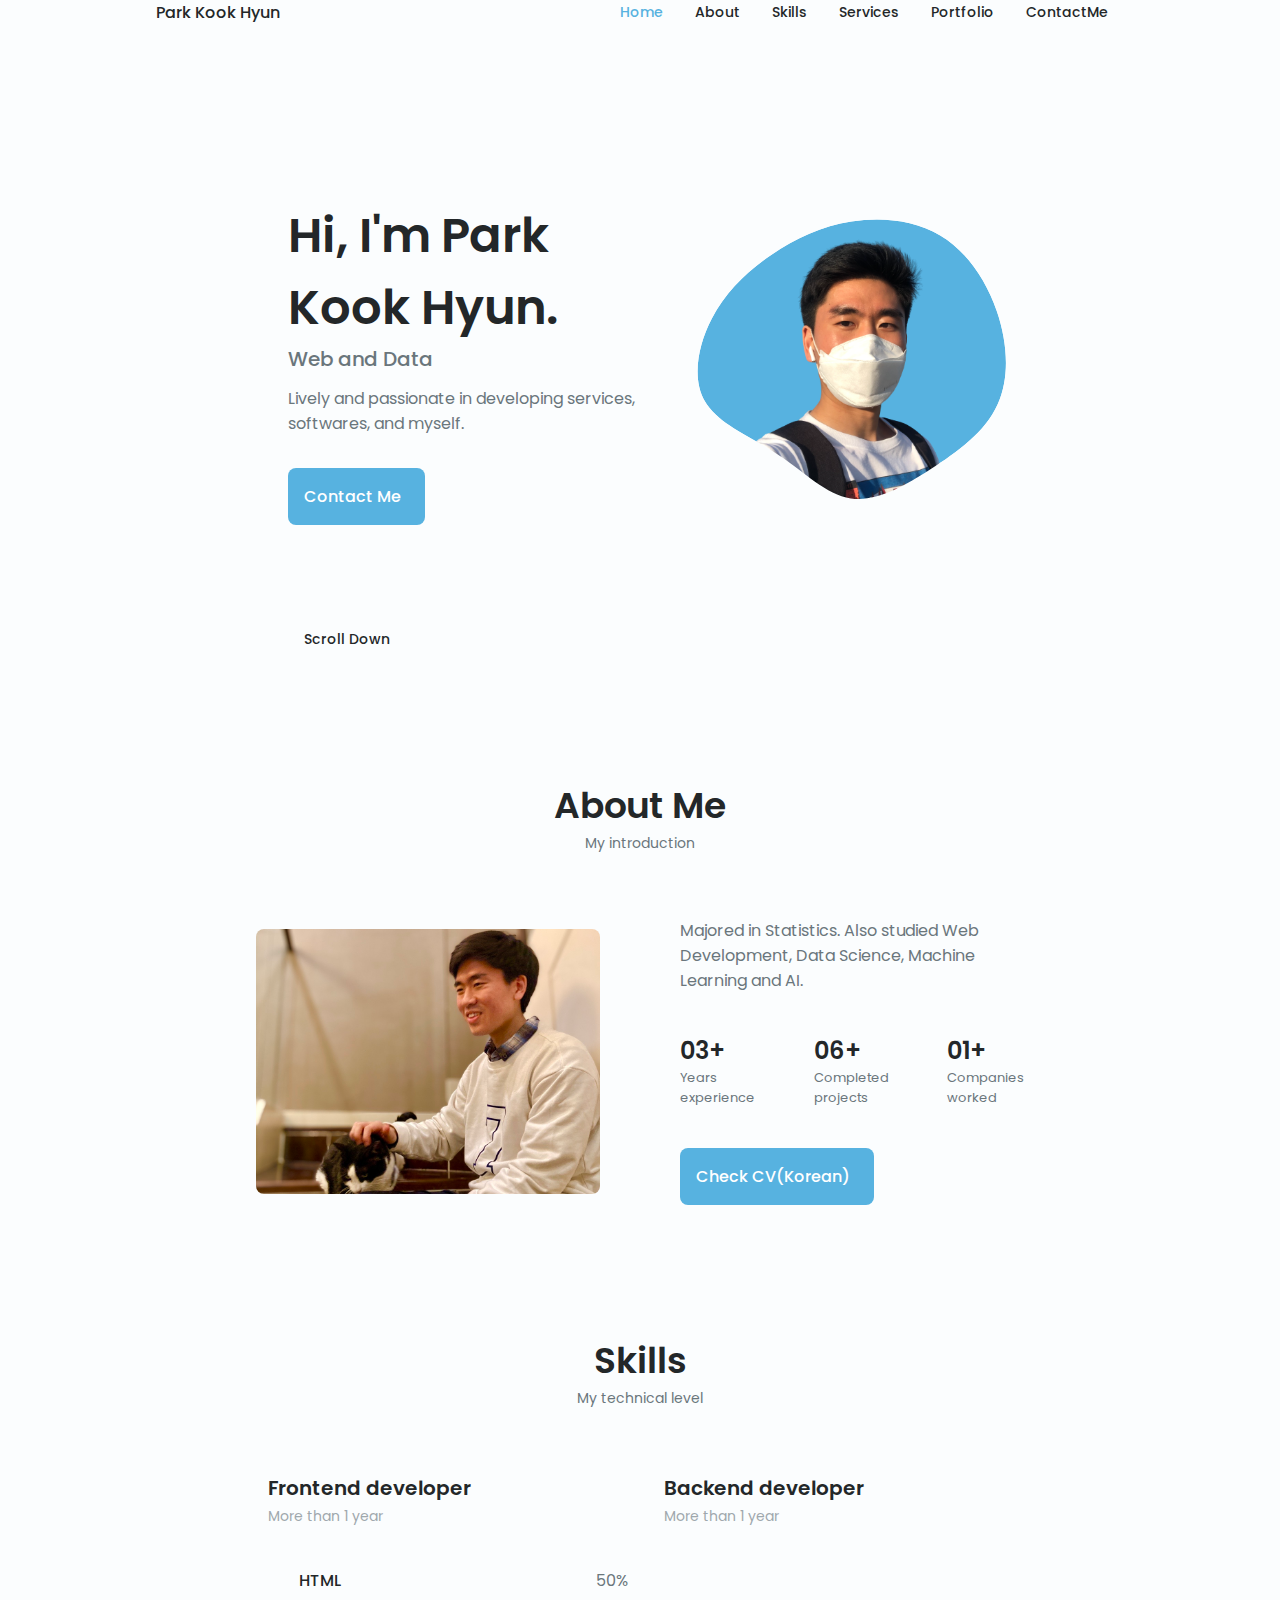
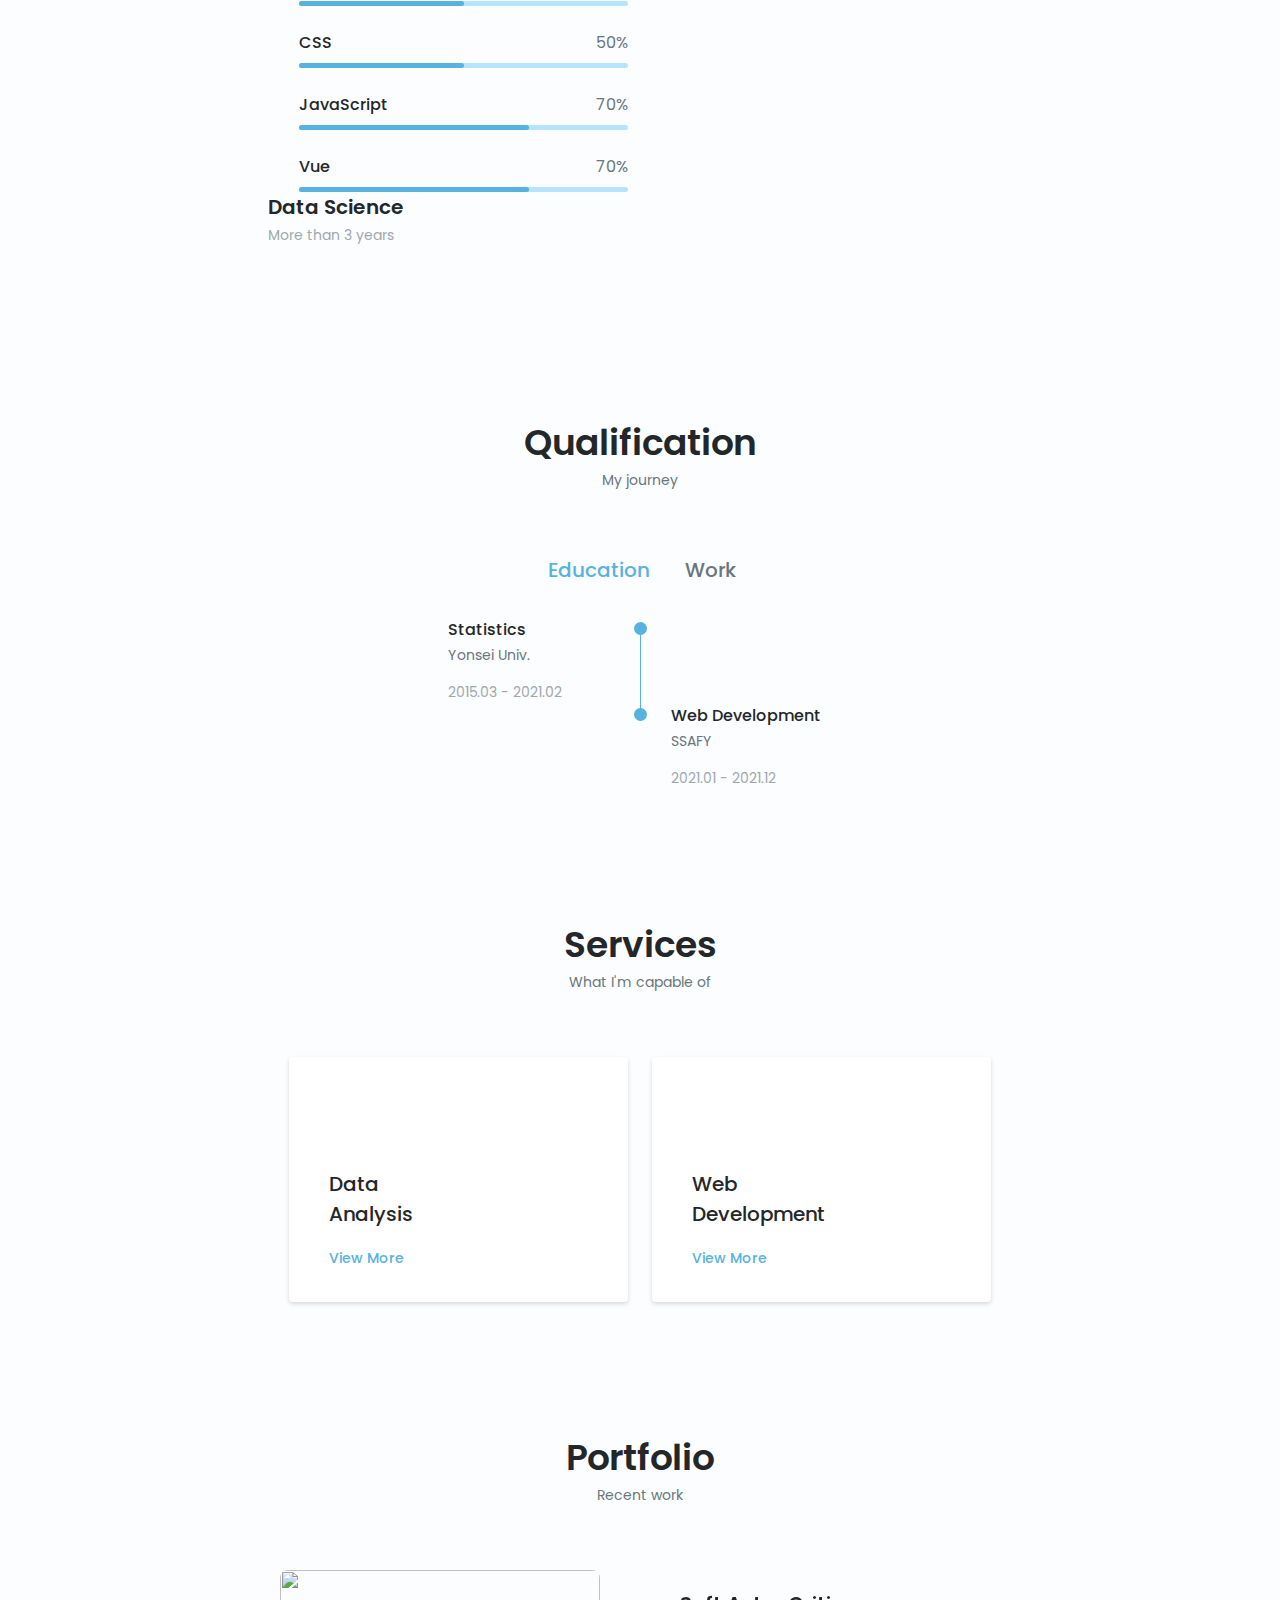
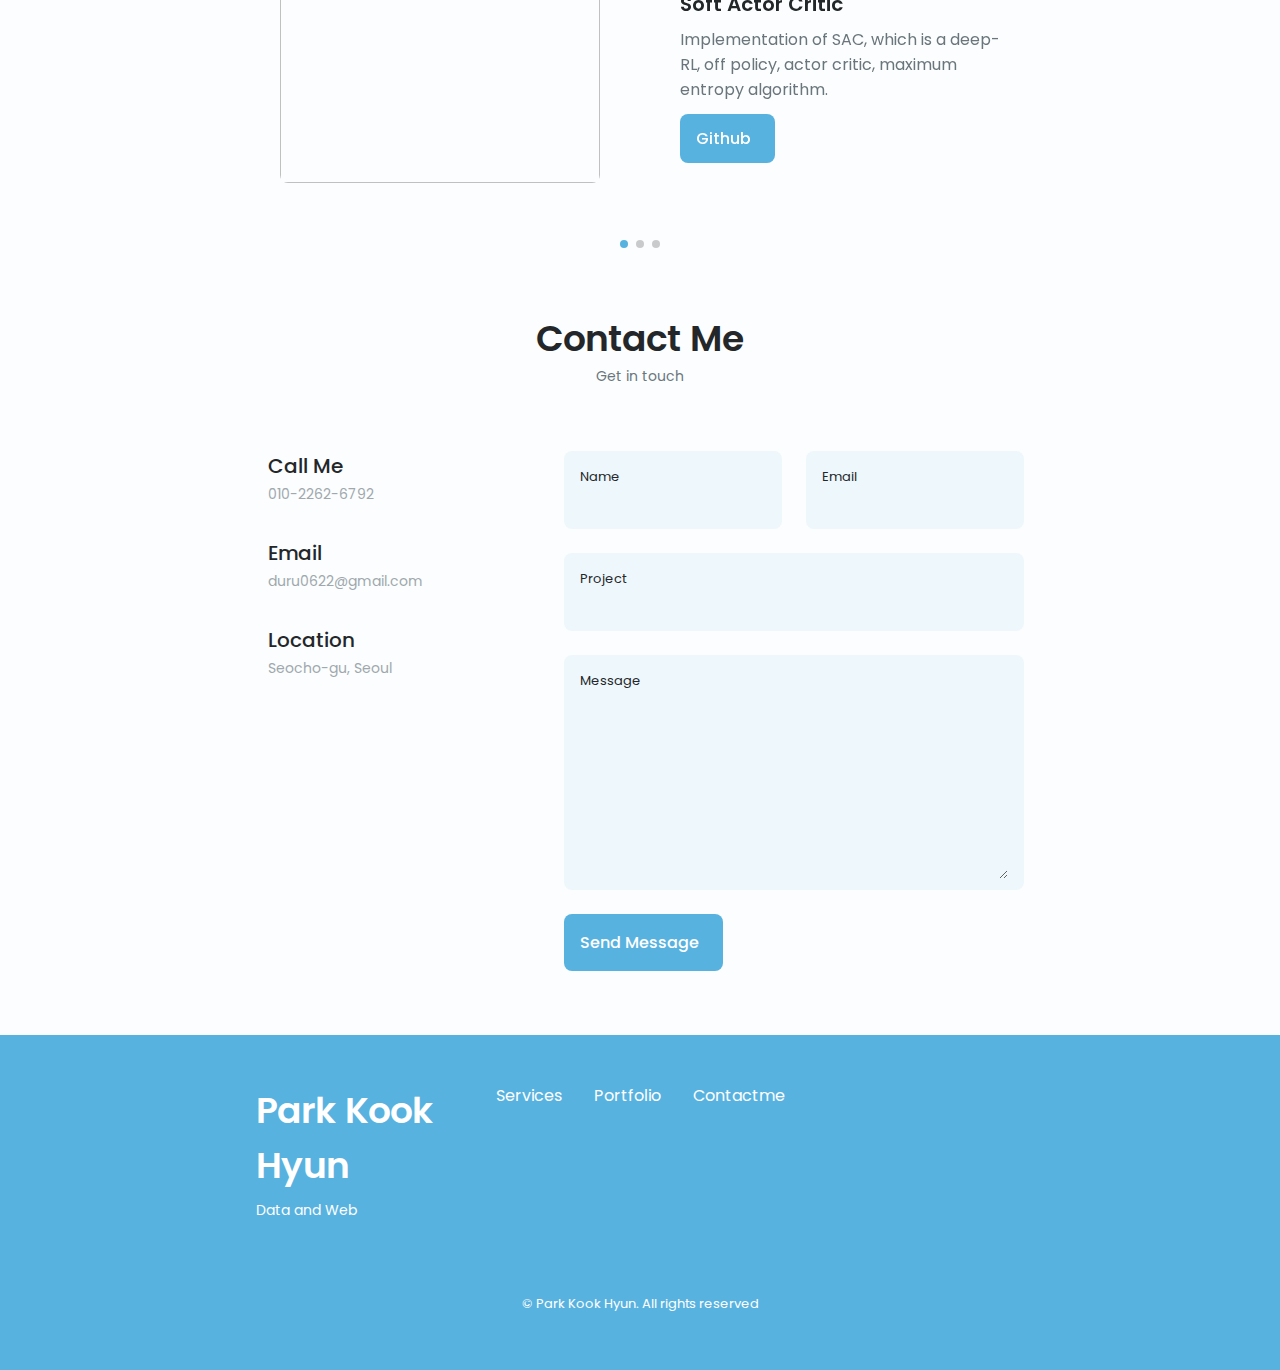
==== commit d1ac8c0d: "marked cv as korean" ====
--- a/index.html
+++ b/index.html
@@ -145,7 +145,7 @@
 
           <div class="about__buttons">
             <a href="https://amusing-teller-12a.notion.site/fb5254a07dd54236a80b970971a7e55d" class="button button--flex" target="_blank" rel="noopener noreferrer">
-              Check CV<i class="uil uil-link button__icon"></i>
+              Check CV(Korean)<i class="uil uil-link button__icon"></i>
             </a>
           </div>
         </div>
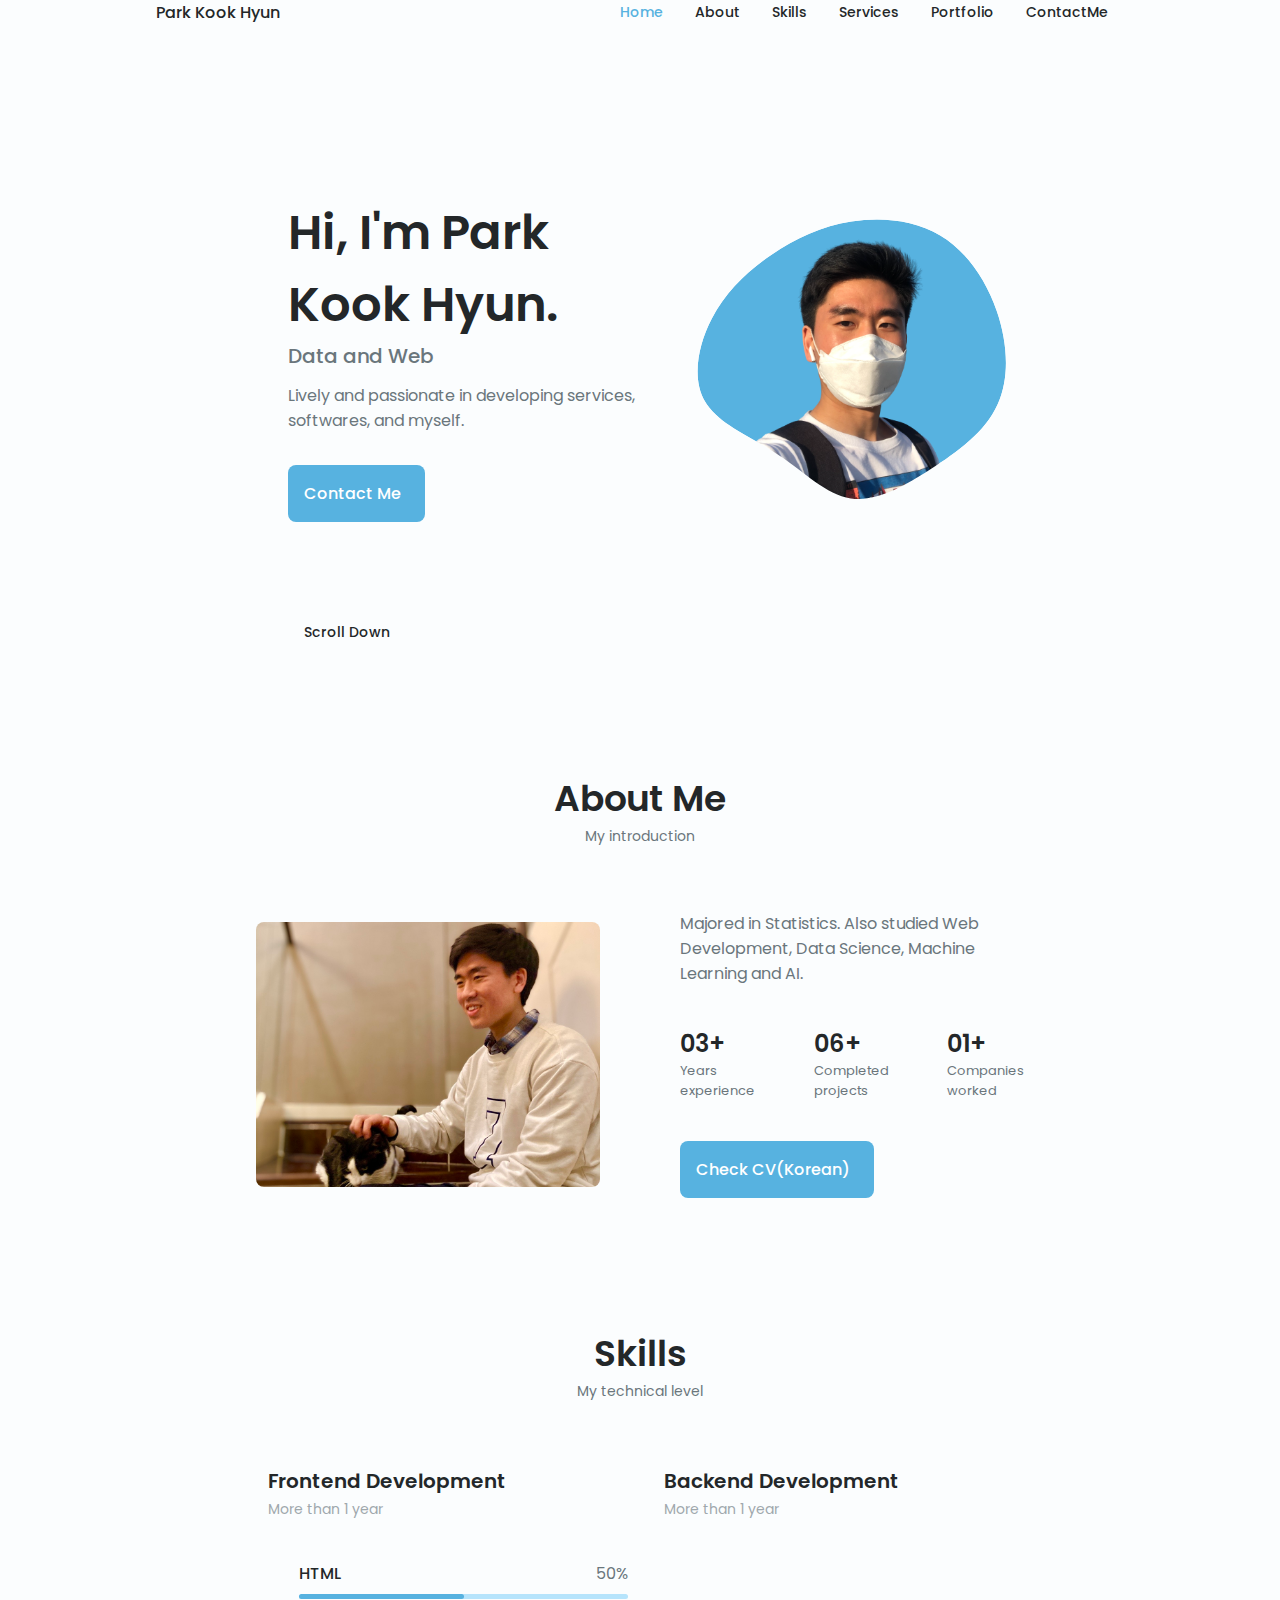
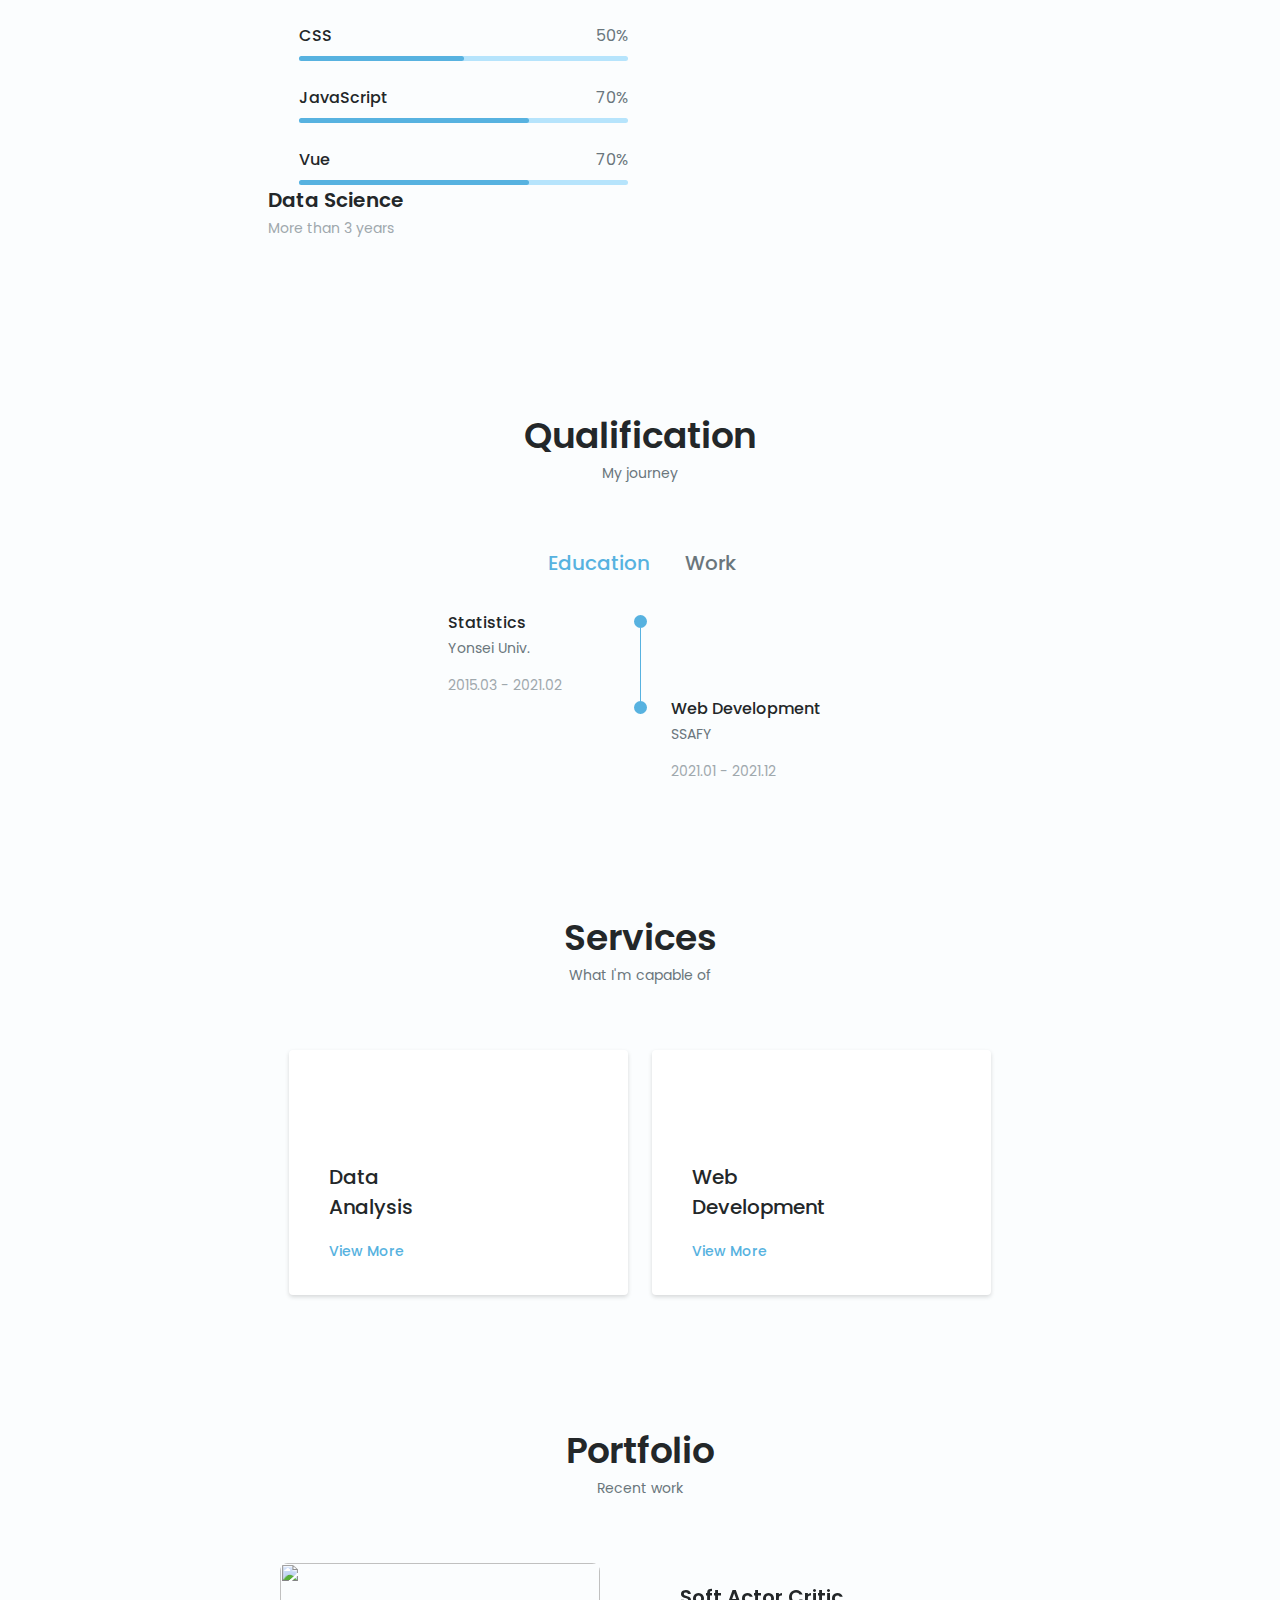
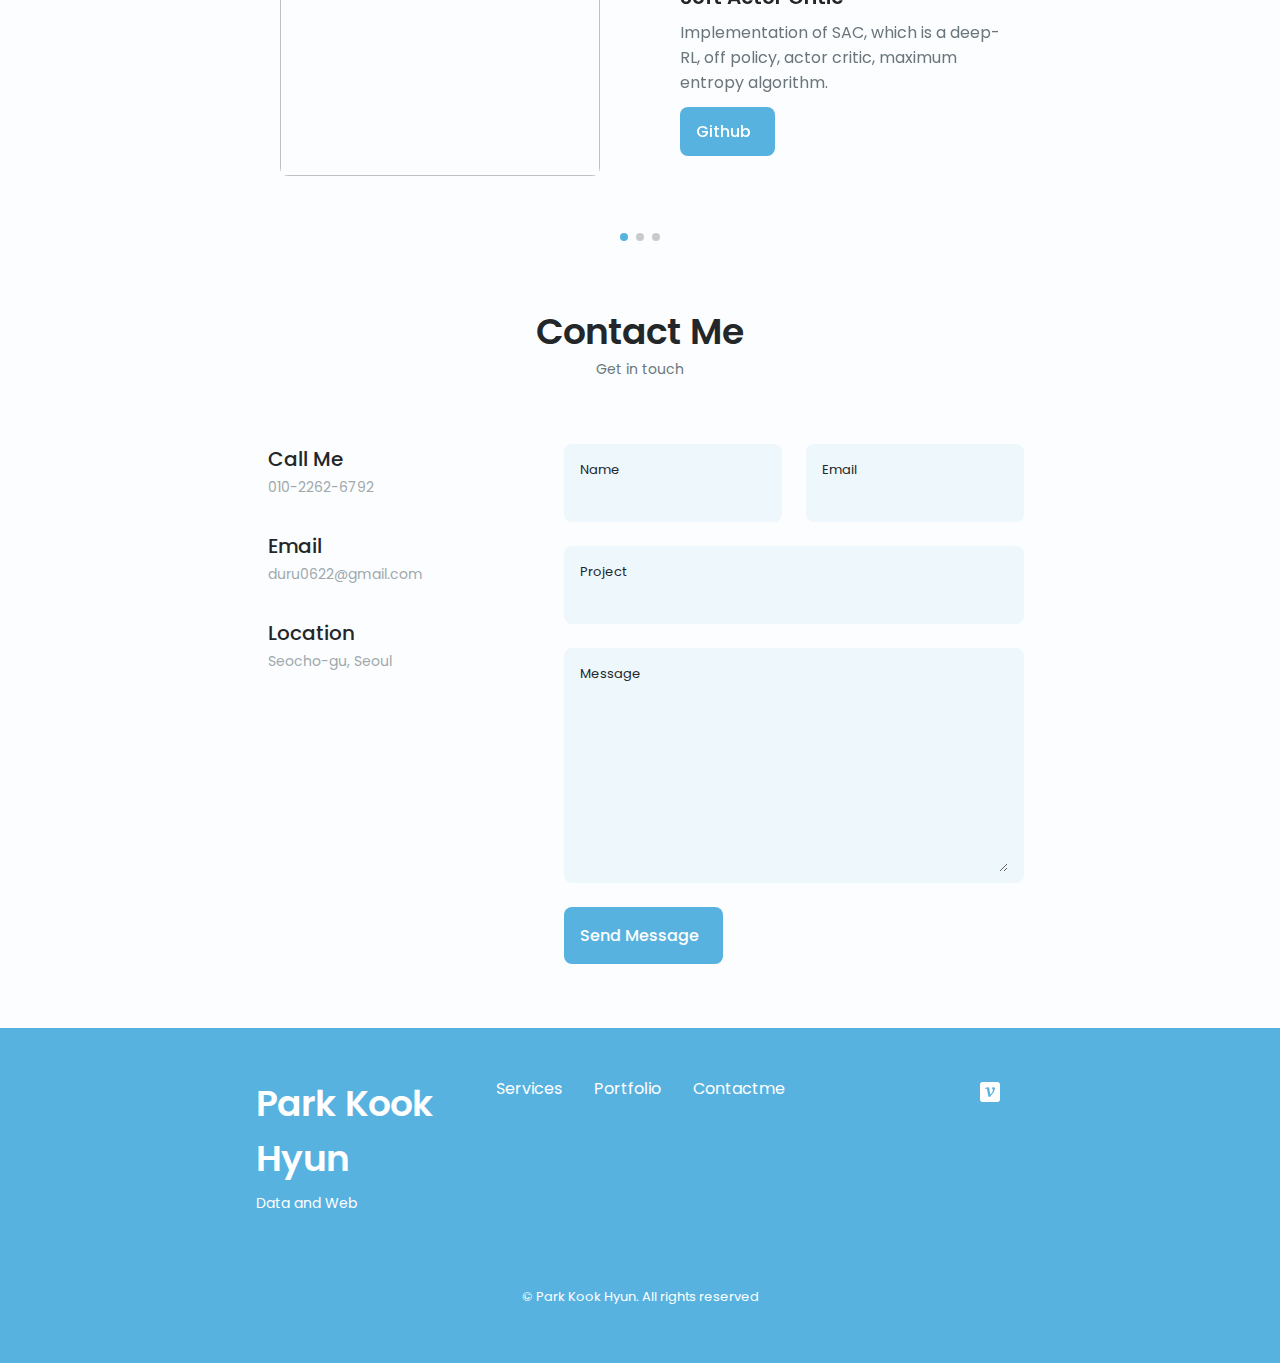
==== commit 9b0925f6: "fixed socials" ====
--- a/index.html
+++ b/index.html
@@ -75,6 +75,9 @@
       <div class="home__container container grid">
         <div class="home__content grid">
           <div class="home__social">
+            <a href="https://www.facebook.com/profile.php?id=100006364711085" target="_blank" class="home__social-icon">
+              <i class="uil uil-facebook-f"></i>
+            </a>
             <a href="https://github.com/kevin622" target="_blank" class="home__social-icon">
               <i class="uil uil-github-alt"></i>
             </a>
@@ -98,7 +101,7 @@
 
           <div class="home__data">
             <h1 class="home__title">Hi, I'm Park Kook Hyun.</h1>
-            <h3 class="home__subtitle">Web and Data</h3>
+            <h3 class="home__subtitle">Data and Web</h3>
             <p class="home__description">Lively and passionate in developing services, softwares, and myself.</p>
             <a href="#contact" class="button button--flex">
               Contact Me <i class="uil uil-message button__icon"></i>
@@ -164,7 +167,7 @@
           <div class="skills__header">
             <i class="uil uil-brackets-curly skills__icon"></i>
             <div>
-              <h1 class="skills__title">Frontend developer</h1>
+              <h1 class="skills__title">Frontend Development</h1>
               <span class="skills__subtitle">More than 1 year</span>
             </div>
             <i class="uil uil-angle-down skills__arrow"></i>
@@ -220,7 +223,7 @@
           <div class="skills__header">
             <i class="uil uil-server-network skills__icon"></i>
             <div>
-              <h1 class="skills__title">Backend developer</h1>
+              <h1 class="skills__title">Backend Development</h1>
               <span class="skills__subtitle">More than 1 year</span>
             </div>
             <i class="uil uil-angle-down skills__arrow"></i>
@@ -587,7 +590,7 @@
           <!-- PORTFOLIO 2 -->
           <div class="portfolio__content grid swiper-slide">
             <!-- <img src="assets/img/portfolio2.jpg" alt="" class="portfolio__img"> -->
-            <img src="https://github.com/Samsung/ONE/raw/master/docs/images/logo_original_samsungblue_cropped.png" class="portfolio__img" alt="" style="box-shadow: 0 4px 8px rgba(0,0,0,.15);">
+            <img src="https://github.com/Samsung/ONE/raw/master/docs/images/logo_original_samsungblue_cropped.png" class="portfolio__img" alt="" style="border: 1px solid rgba(0,0,0,.05);">
             <div class="portfolio__data">
               <h3 class="portfolio__title">Circle Op-Selector</h3>
               <p class="portfolio__description">
@@ -728,14 +731,14 @@
         </ul>
 
         <div class="footer__socials">
-          <a href="https://www.facebook.com/"  class="footer__social">
+          <a href="https://www.facebook.com/profile.php?id=100006364711085" target="_blank"  class="footer__social">
             <i class="uil uil-facebook-f"></i>
           </a>
-          <a href="https://www.instagram.com/"  class="footer__social">
-            <i class="uil uil-instagram"></i>
+          <a href="https://github.com/kevin622" target="_blank" class="footer__social">
+            <i class="uil uil-github-alt"></i>
           </a>
-          <a href="https://twitter.com/"  class="footer__social">
-            <i class="uil uil-twitter-alt"></i>
+          <a href="https://velog.io/@kevin622" target="_blank" class="footer__social">
+            <svg height="1.25rem" role="img" viewBox="0 0 24 24" xmlns="http://www.w3.org/2000/svg"><title>Velog</title><path d="M3 0C1.338 0 0 1.338 0 3v18c0 1.662 1.338 3 3 3h18c1.662 0 3-1.338 3-3V3c0-1.662-1.338-3-3-3H3Zm6.883 6.25c.63 0 1.005.3 1.125.9l1.463 8.303c.465-.615.846-1.133 1.146-1.553.465-.66.893-1.418 1.283-2.273.405-.855.608-1.62.608-2.295 0-.405-.113-.727-.338-.967-.21-.255-.608-.577-1.193-.967.6-.765 1.35-1.148 2.25-1.148.48 0 .878.143 1.193.428.33.285.494.704.494 1.26 0 .93-.39 2.093-1.17 3.488-.765 1.38-2.241 3.457-4.431 6.232l-2.227.156-1.711-9.628h-2.25V7.24c.6-.195 1.305-.406 2.115-.63.81-.24 1.358-.36 1.643-.36Z"/></svg>
           </a>
         </div>
       </div>
--- a/assets/css/styles.css
+++ b/assets/css/styles.css
@@ -130,6 +130,10 @@
 img {
   max-width: 100%;
   height: auto;
+}
+
+svg {
+  vertical-align: middle;
 }
 
 /* REUSABLE CSS CLASSES */
@@ -888,6 +892,7 @@
 
 .footer__social:hover{
   color: var(--first-color-lighter);
+  fill: var(--first-color-lighter);
 }
 
 .footer__copy{
@@ -902,6 +907,7 @@
 .footer__link,
 .footer__social{
   color: #FFF;
+  fill: #FFF;
 }
 
 
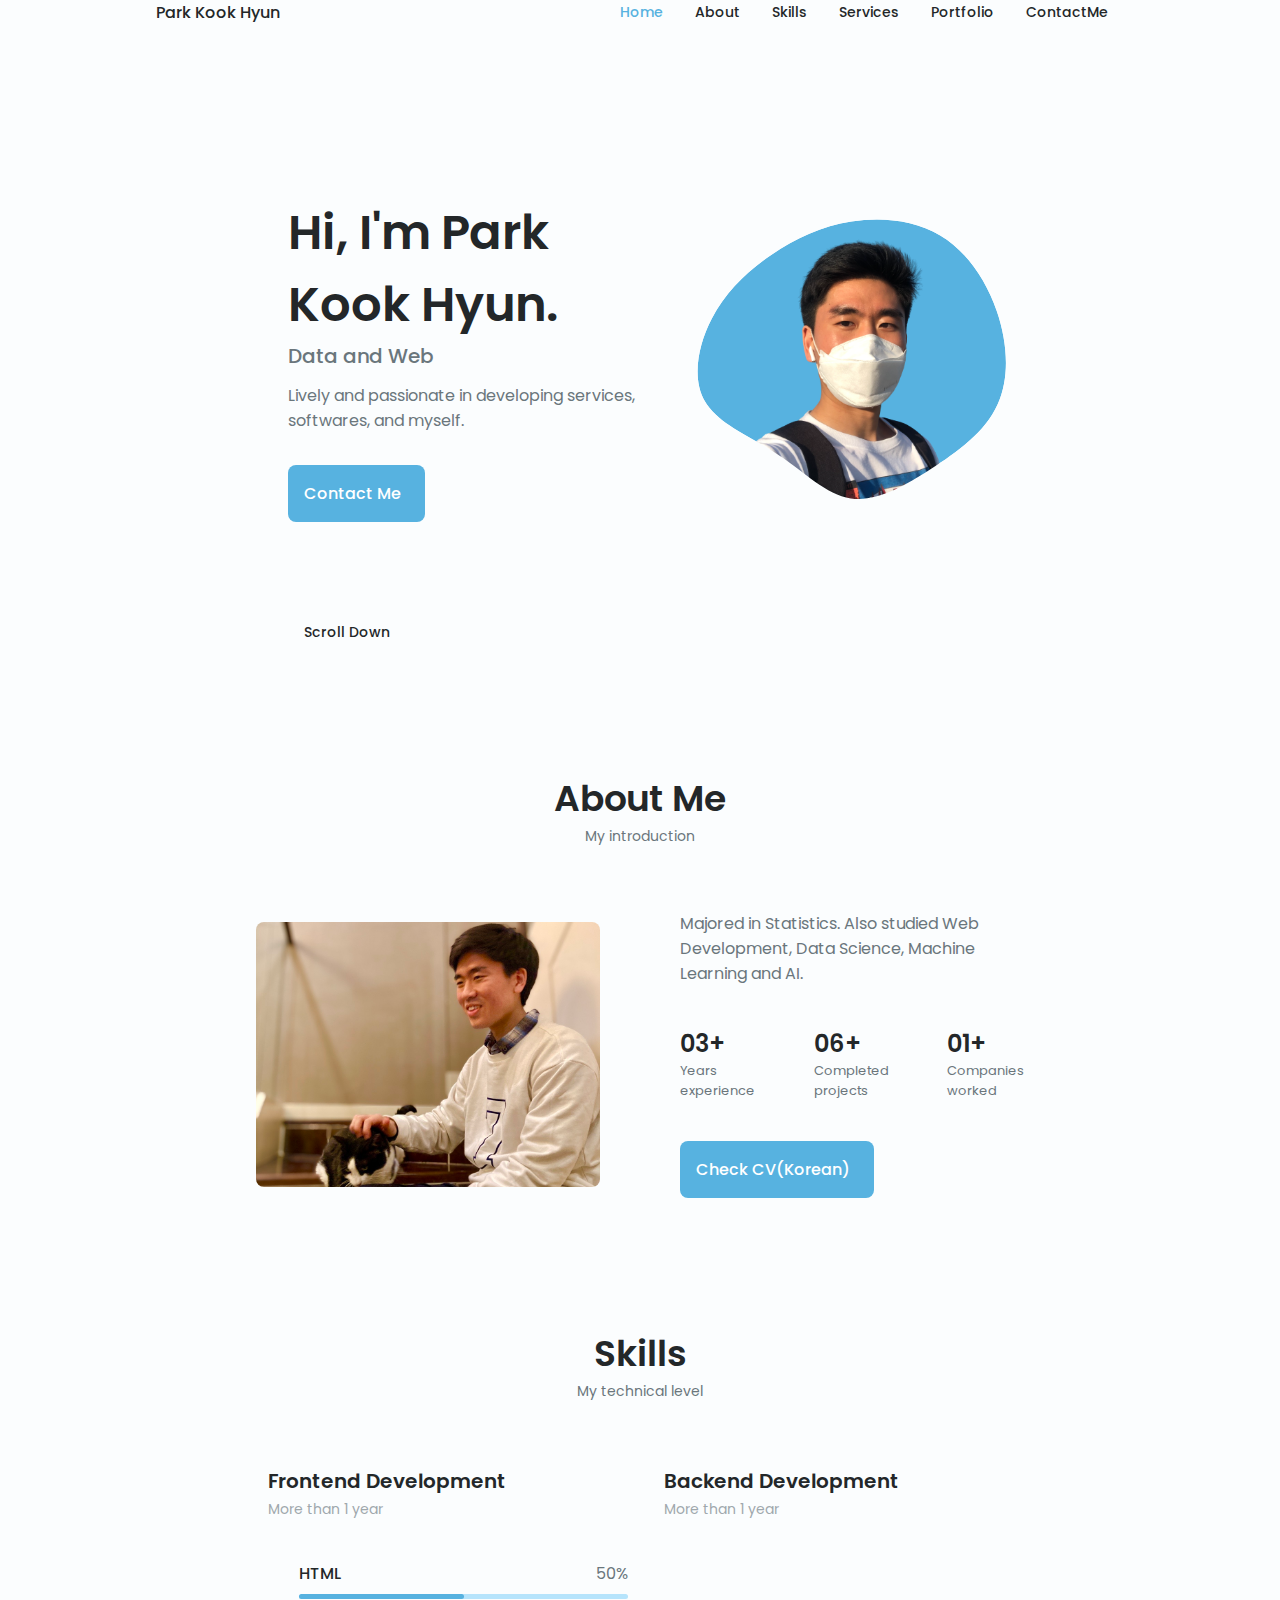
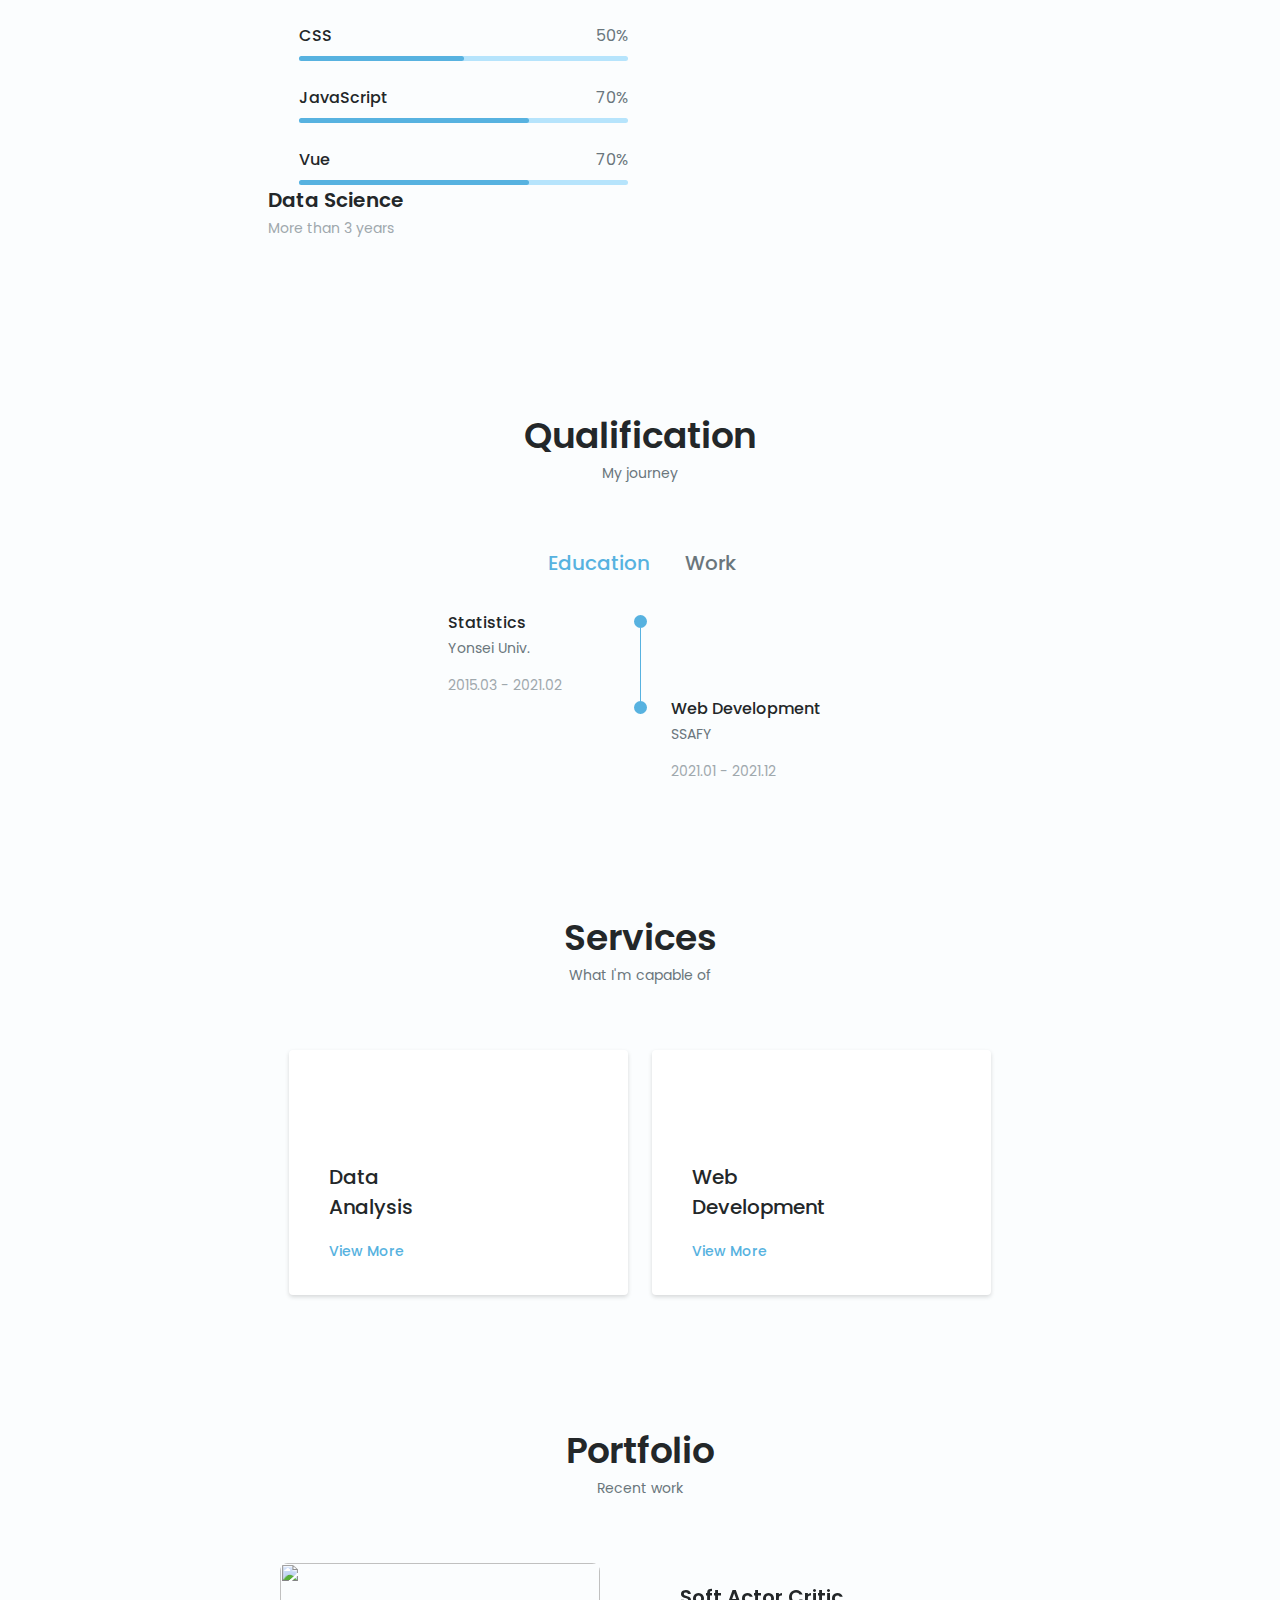
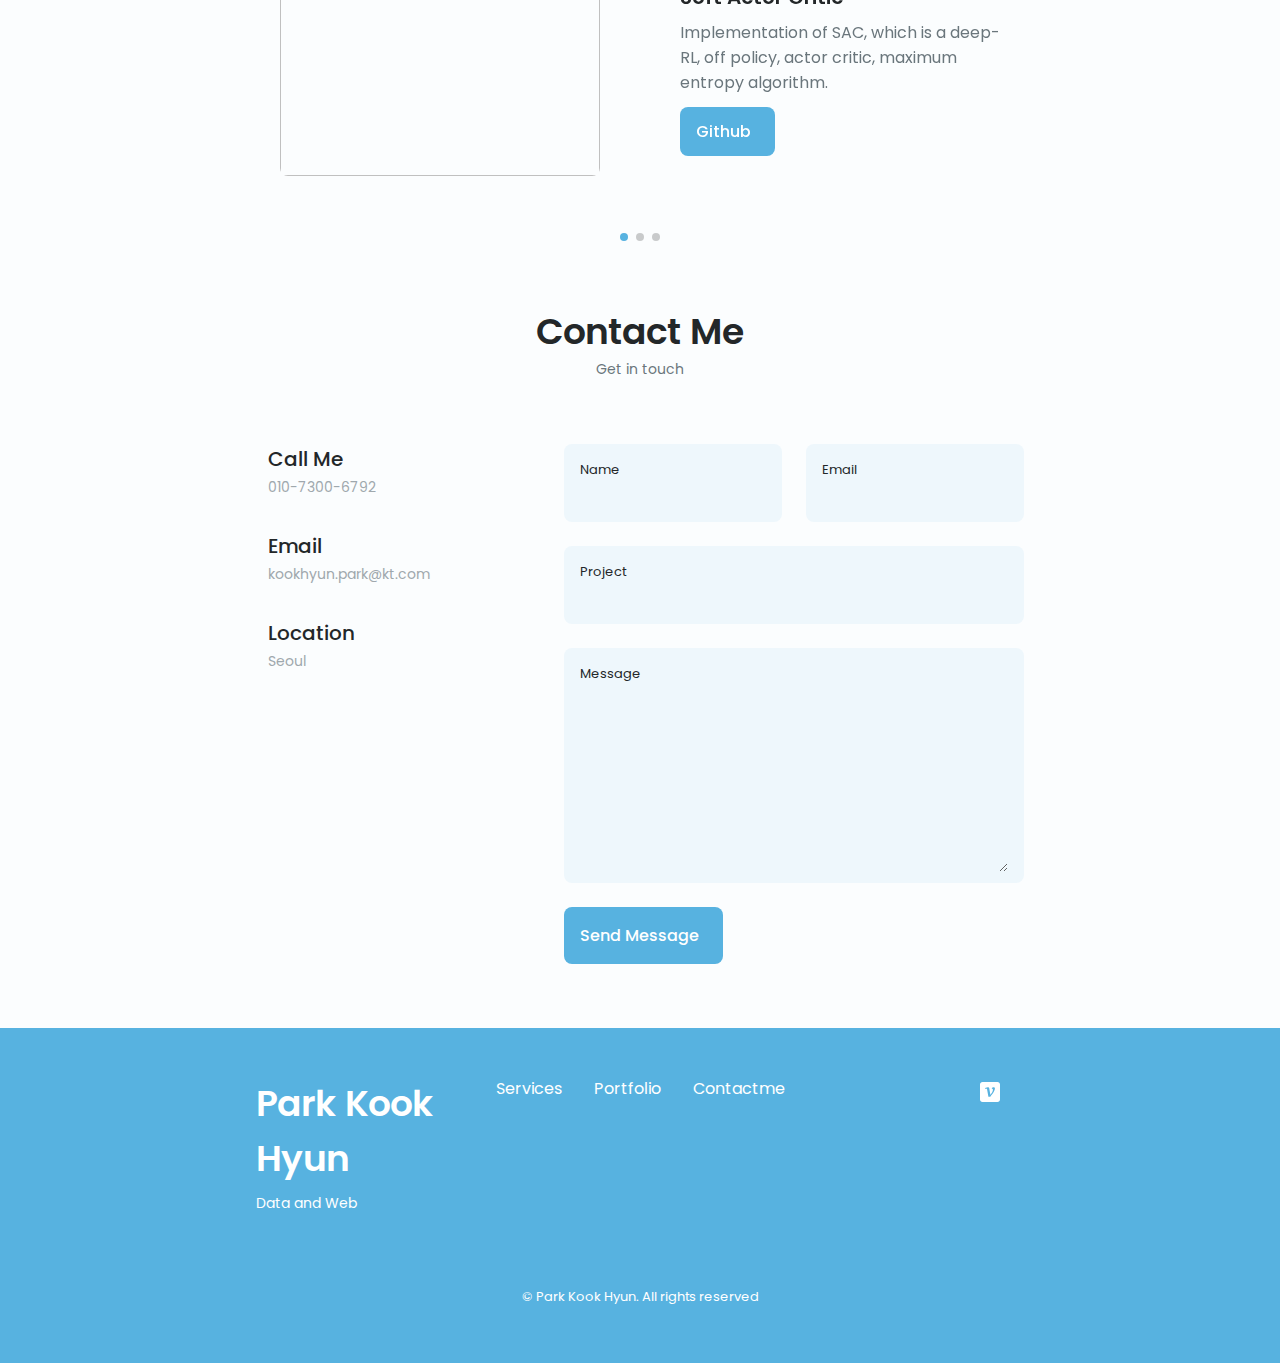
==== commit fb8ae2dc: "added KT" ====
--- a/index.html
+++ b/index.html
@@ -410,14 +410,33 @@
                 <span class="qualification__subtitle">ZEROTOONE Partners Inc.</span>
                 <div class="qualification__calendar">
                   <i class="uil uil-calendar-alt"></i>
-                  2020 - 2020
+                  2020.01 - 2020.02
                 </div>
               </div>
+
+              <div>
+                <span class="qualification__rounder"></span>
+                <span class="qualification__line"></span>
+              </div>
+            </div>
+
+            <!-- QUALFICIATION 2 -->
+            <div class="qualification__data">
+              <div></div>
 
               <div>
                 <span class="qualification__rounder"></span>
                 <!-- <span class="qualification__line"></span> -->
               </div>
+              <div>
+                <h3 class="qualification__title">Researcher</h3>
+                <span class="qualification__subtitle">KT Corporation</span>
+                <div class="qualification__calendar">
+                  <i class="uil uil-calendar-alt"></i>
+                  2022.12 - 
+                </div>
+              </div>
+
             </div>
 
           </div>
@@ -648,7 +667,7 @@
             
             <div>
               <h3 class="contact__title">Call Me</h3>
-              <span class="contact__subtitle">010-2262-6792</span>
+              <span class="contact__subtitle">010-7300-6792</span>
             </div>
           </div>
 
@@ -657,7 +676,7 @@
             
             <div>
               <h3 class="contact__title">Email</h3>
-              <span class="contact__subtitle">duru0622@gmail.com</span>
+              <span class="contact__subtitle">kookhyun.park@kt.com</span>
             </div>
           </div>
 
@@ -666,7 +685,7 @@
             
             <div>
               <h3 class="contact__title">Location</h3>
-              <span class="contact__subtitle">Seocho-gu, Seoul</span>
+              <span class="contact__subtitle">Seoul</span>
             </div>
           </div>
 
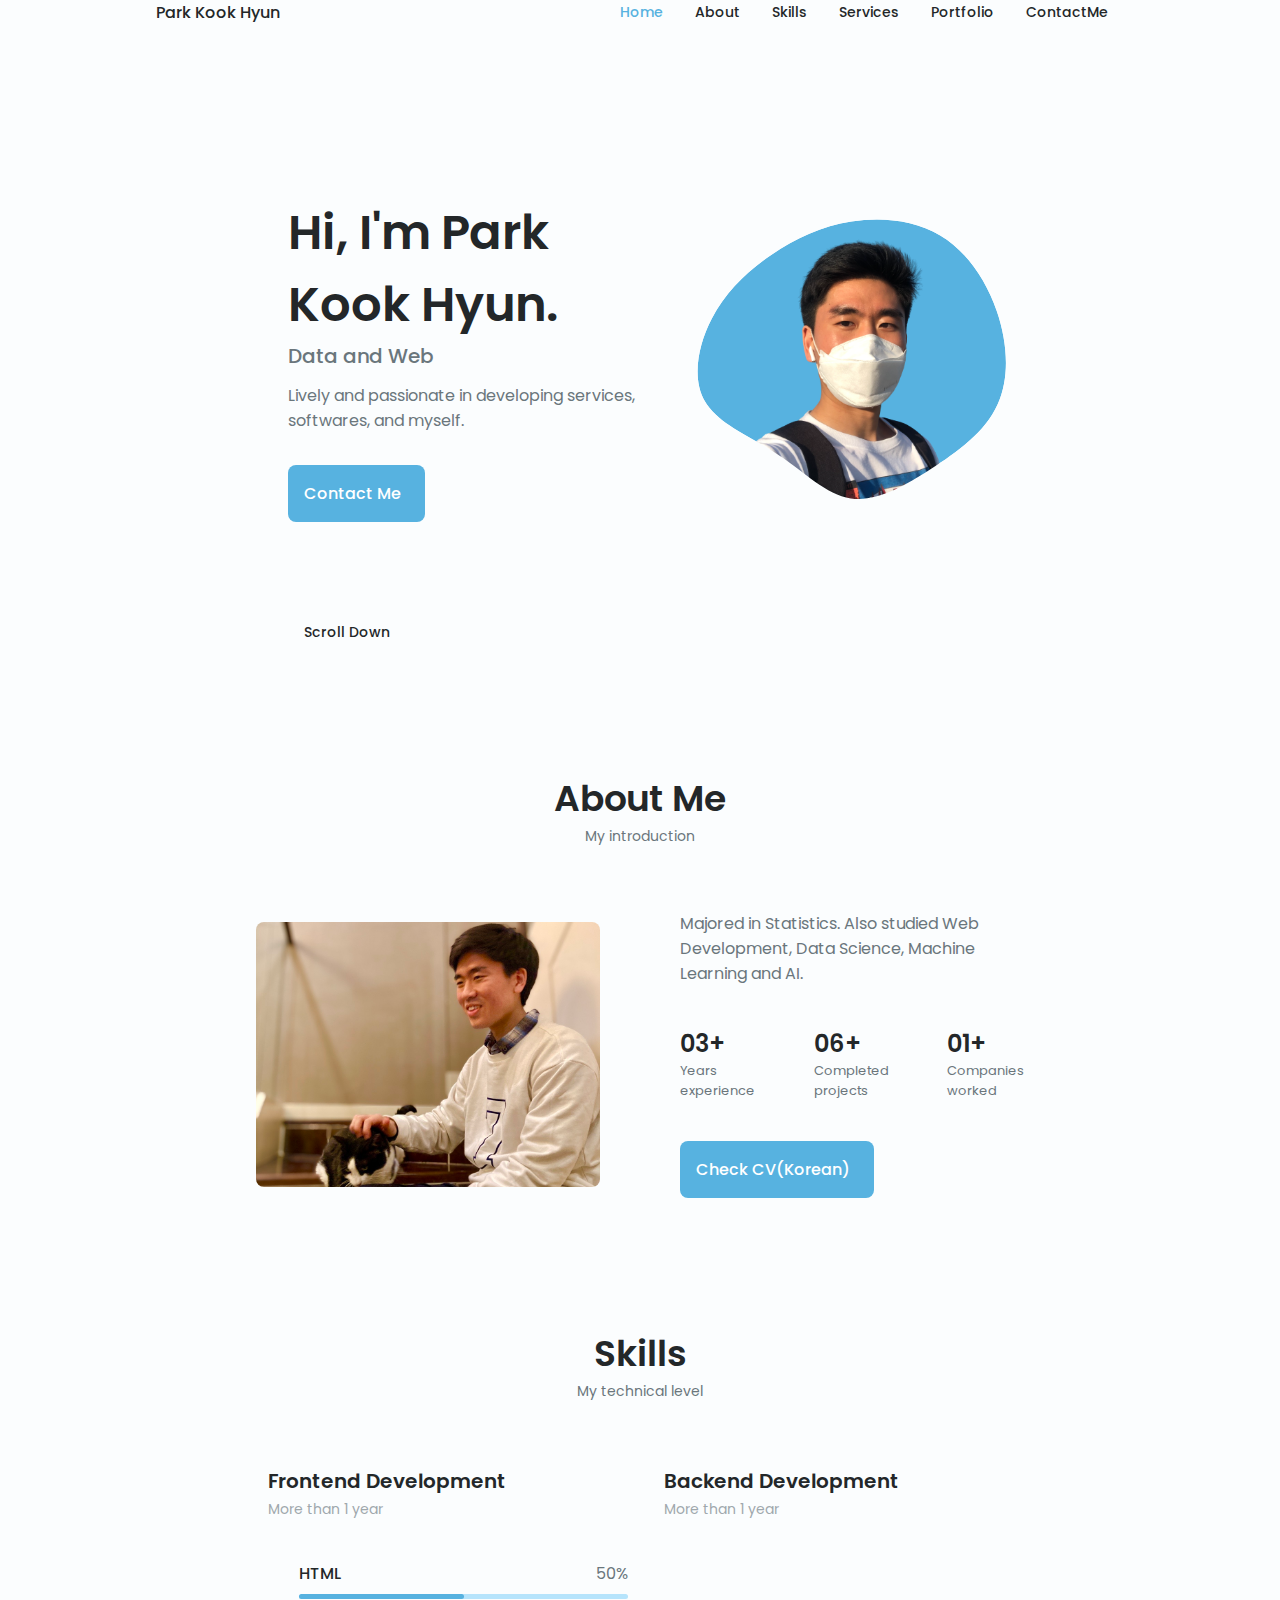
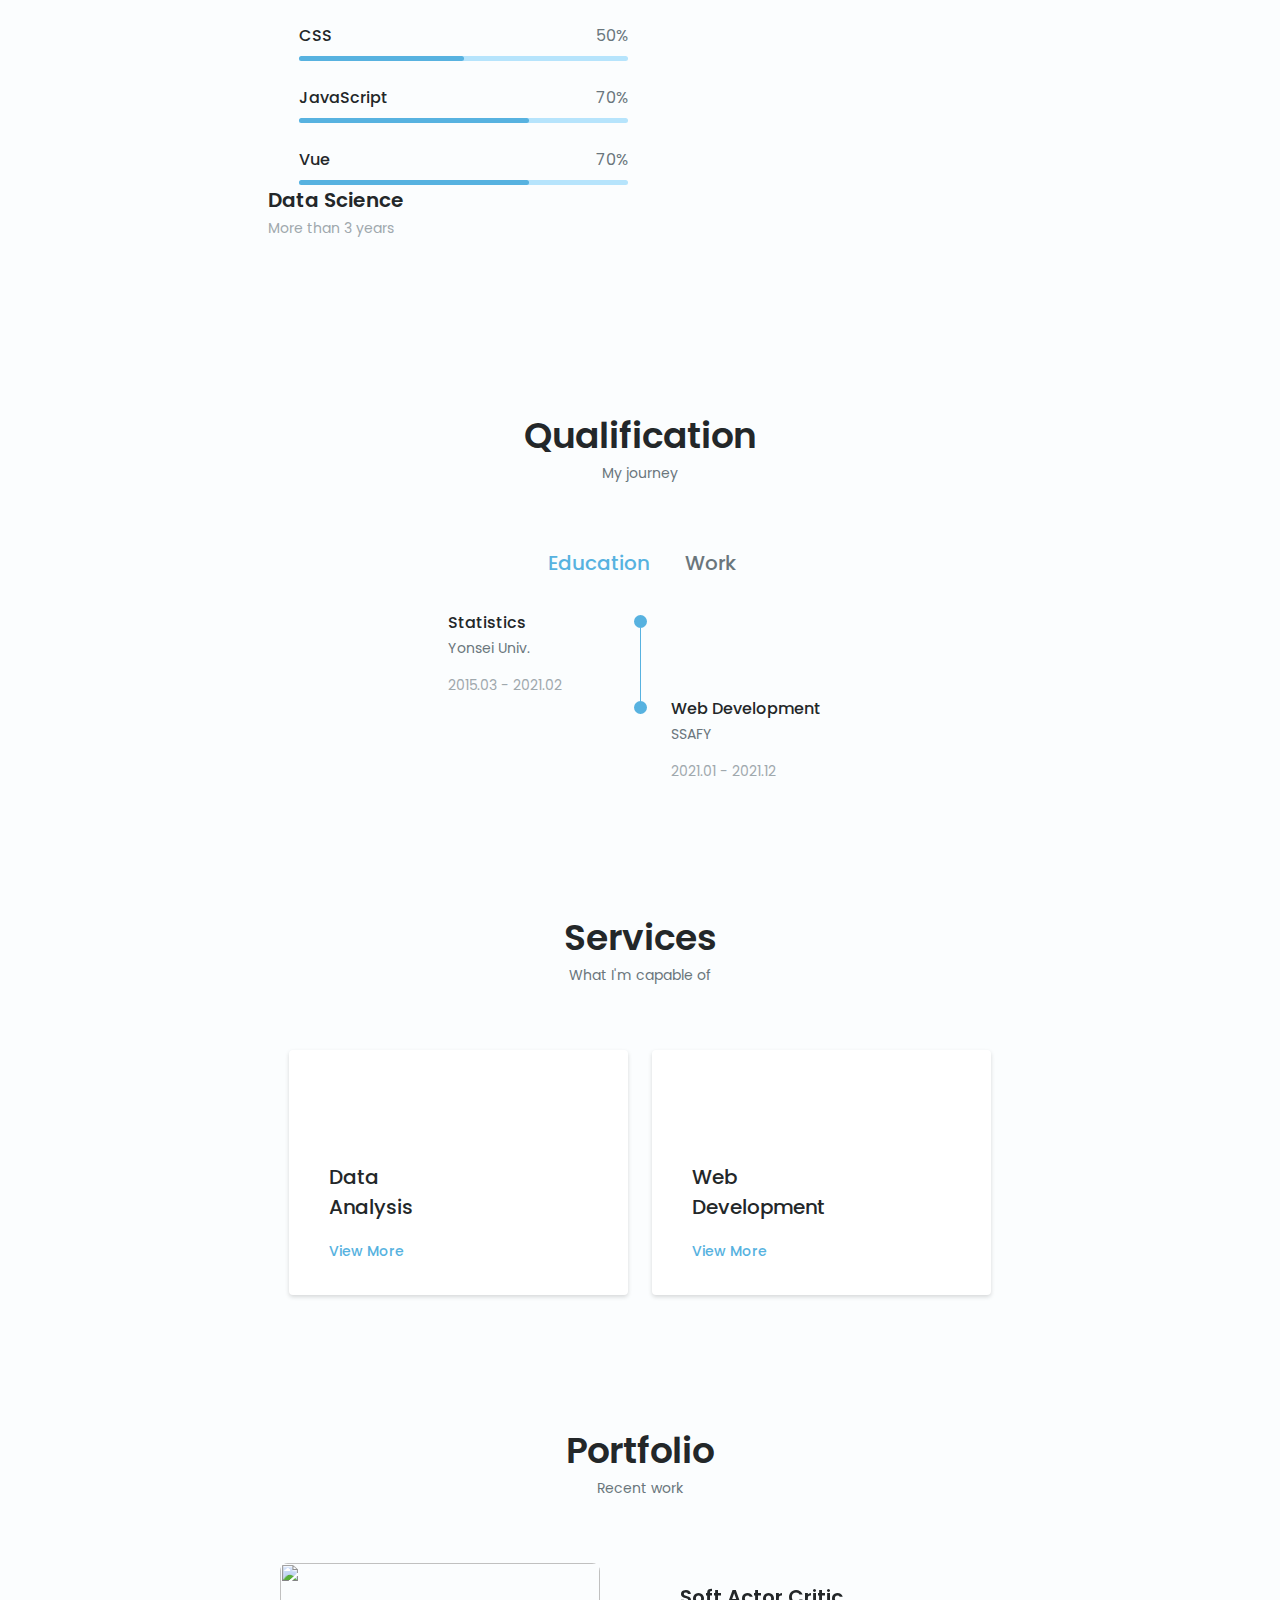
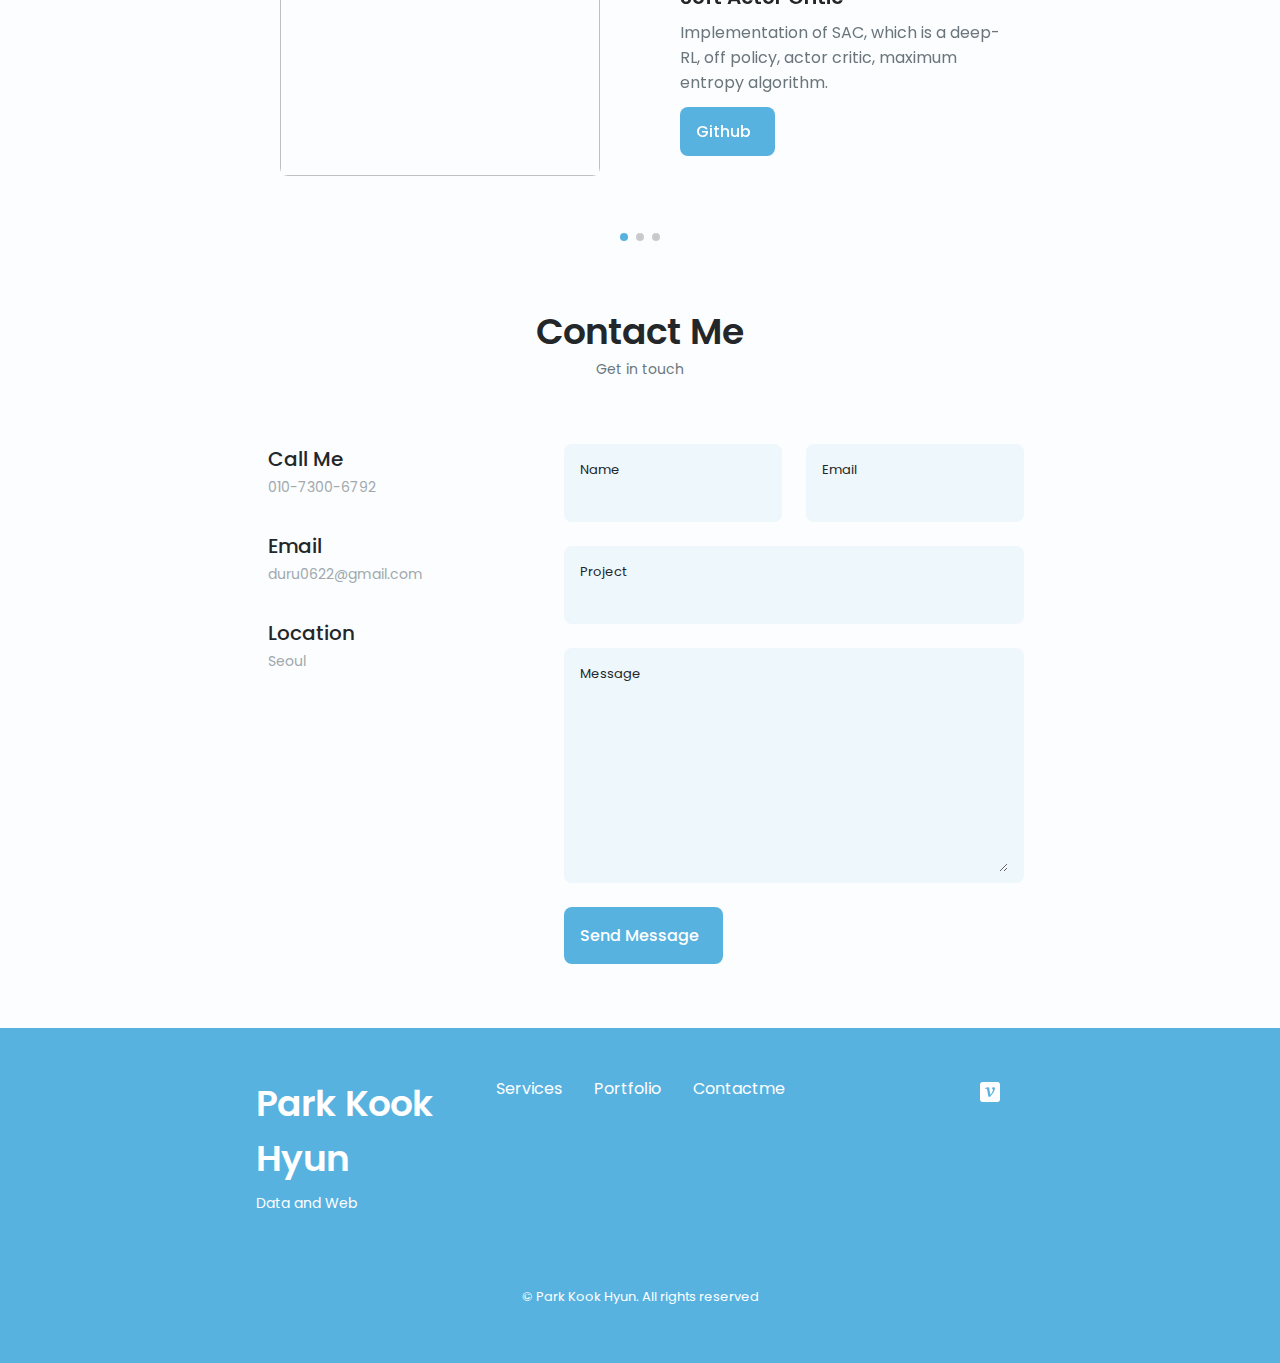
==== commit 5fa2e59f: "Update email with personal address" ====
--- a/index.html
+++ b/index.html
@@ -676,7 +676,7 @@
             
             <div>
               <h3 class="contact__title">Email</h3>
-              <span class="contact__subtitle">kookhyun.park@kt.com</span>
+              <span class="contact__subtitle">duru0622@gmail.com</span>
             </div>
           </div>
 
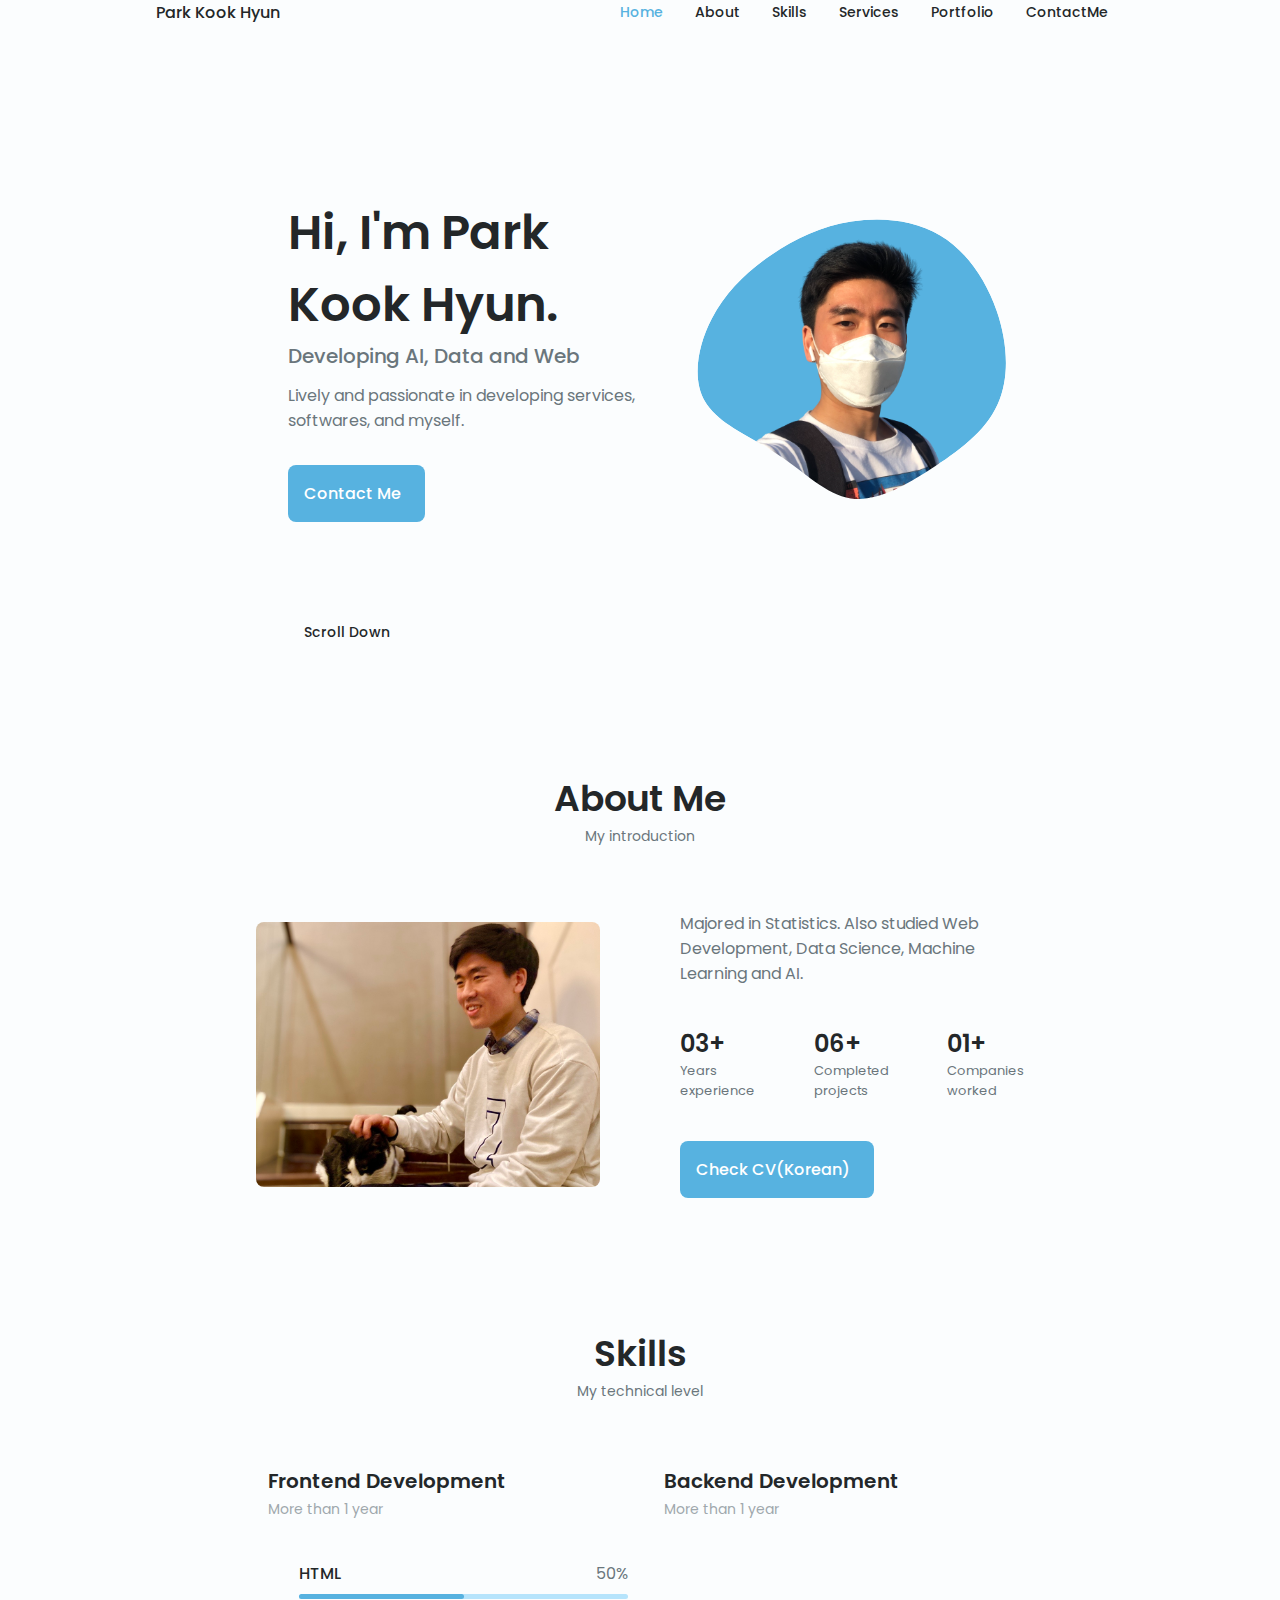
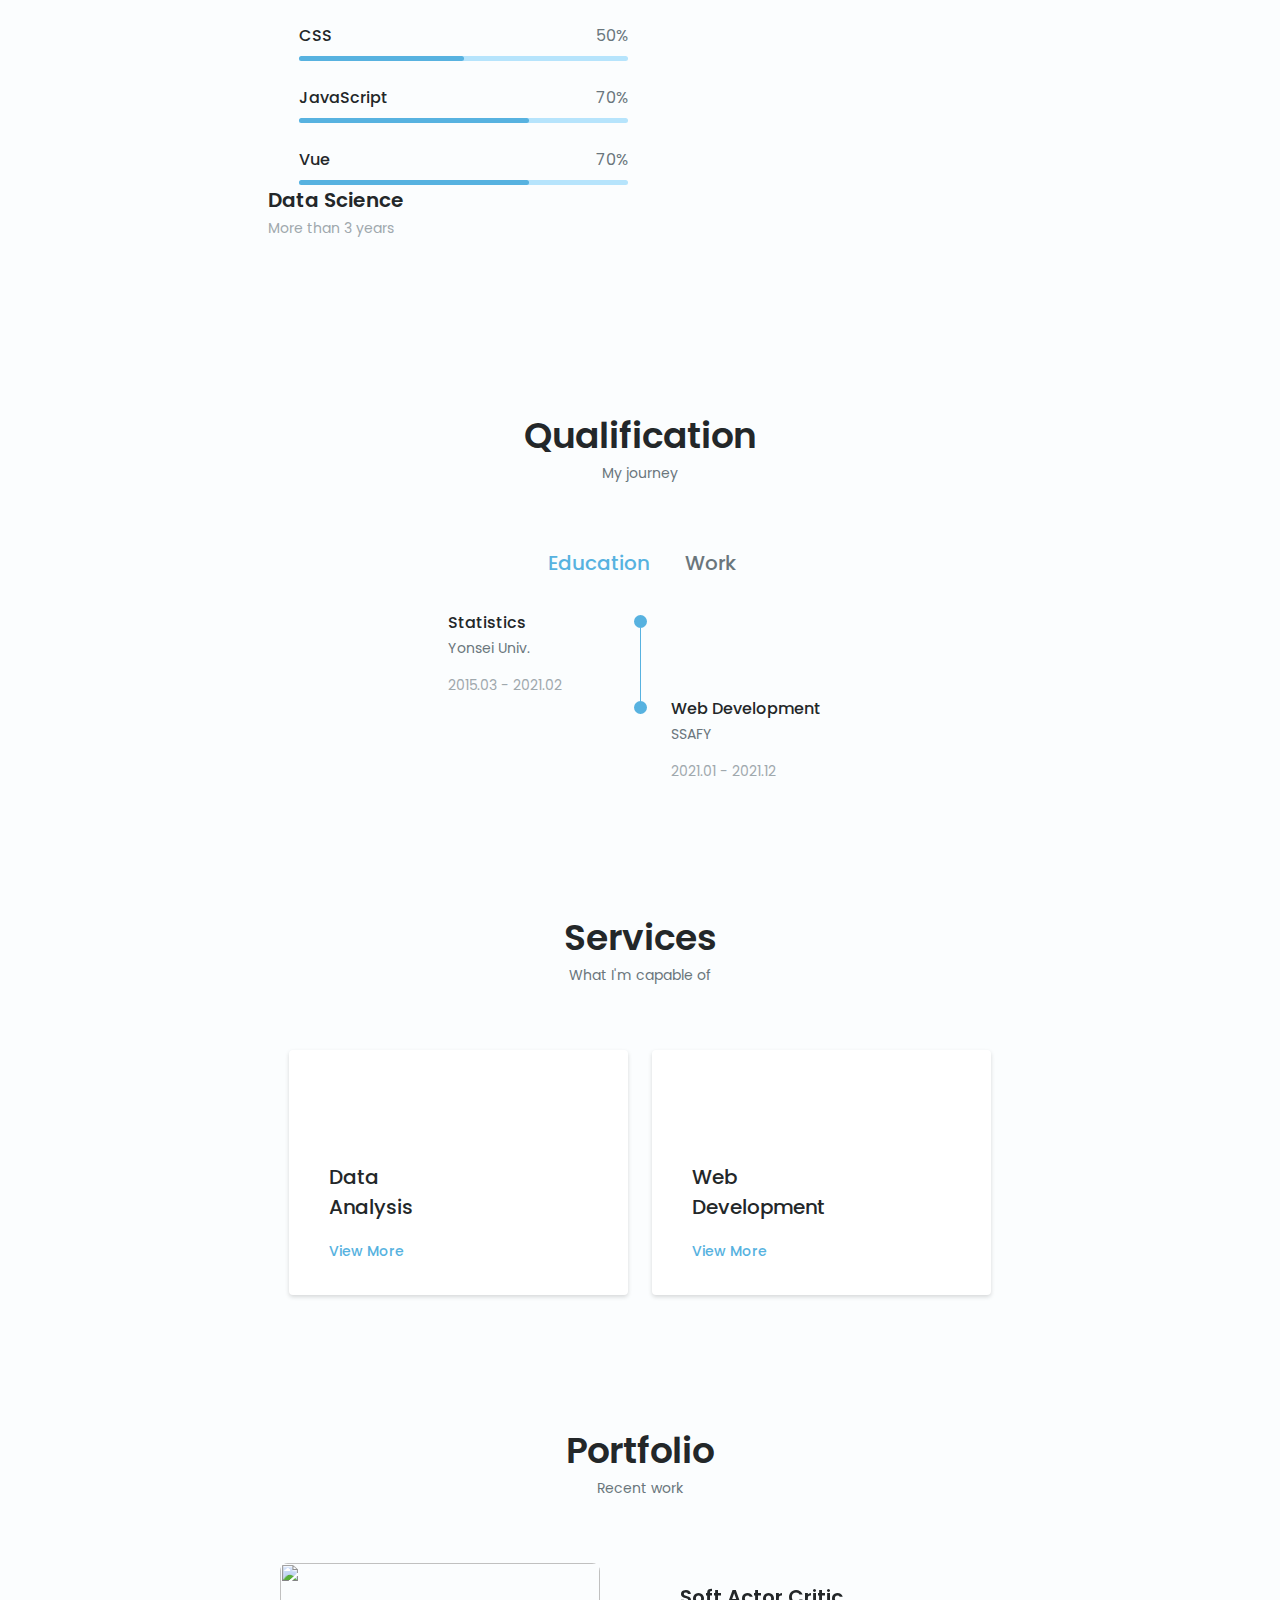
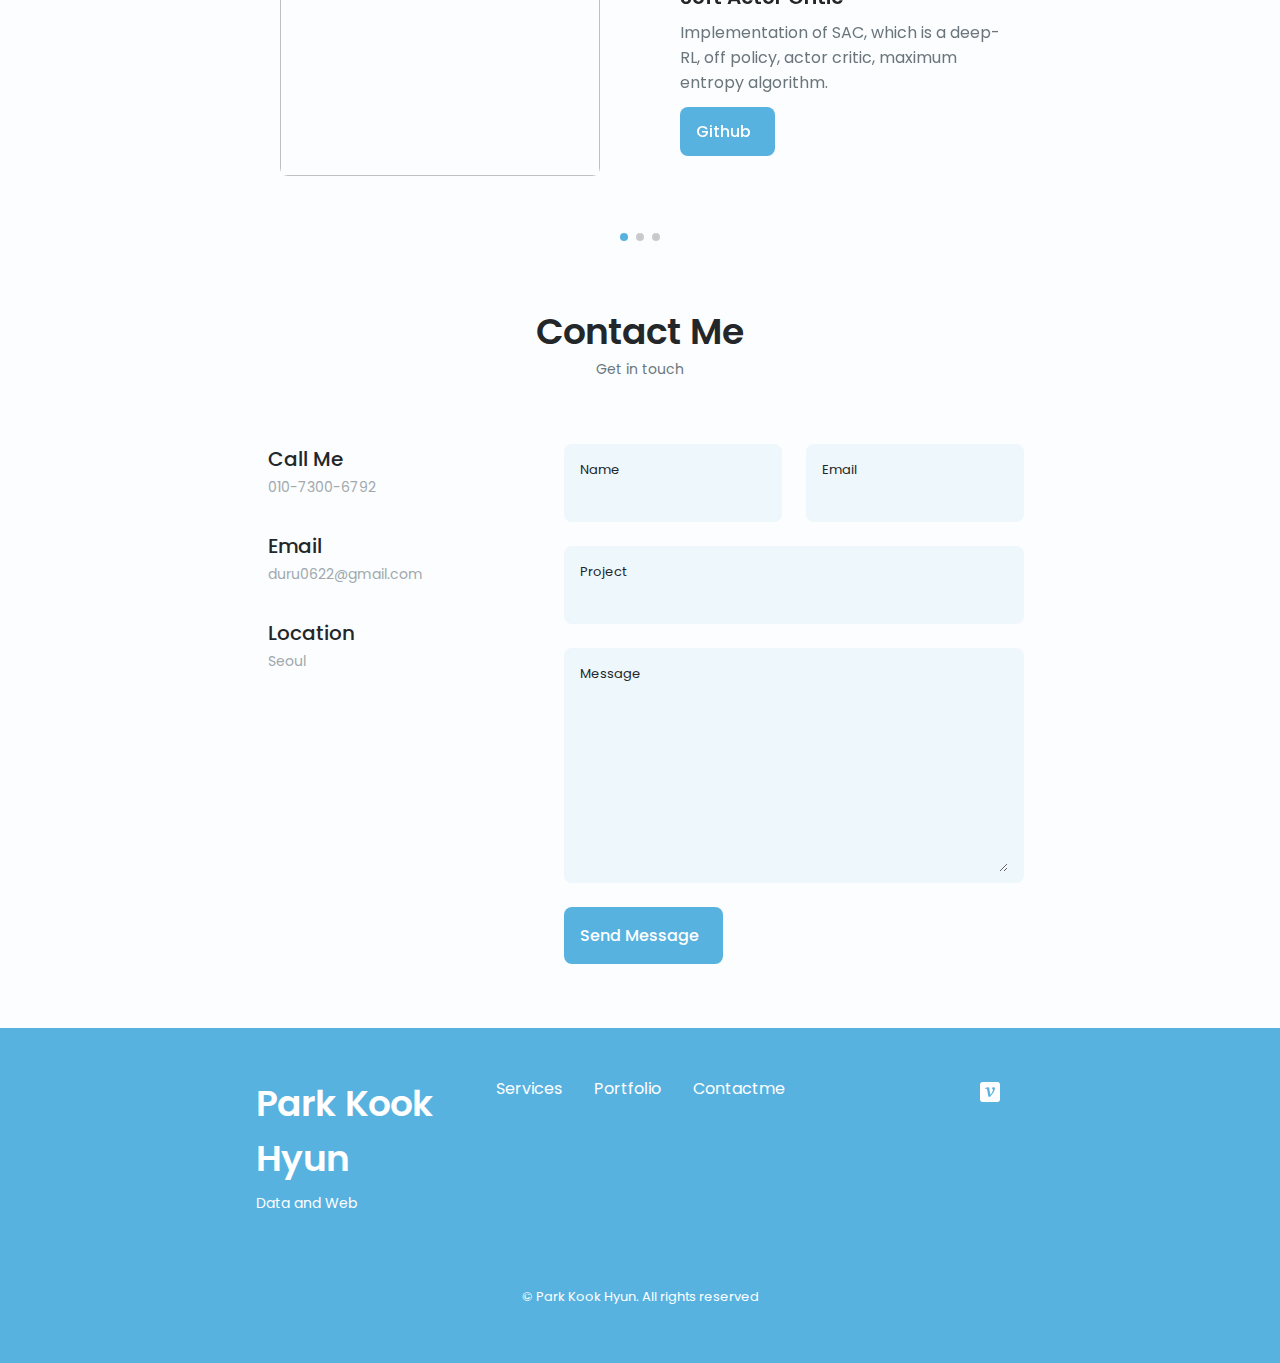
==== commit 4573beb9: "added ai" ====
--- a/index.html
+++ b/index.html
@@ -101,7 +101,7 @@
 
           <div class="home__data">
             <h1 class="home__title">Hi, I'm Park Kook Hyun.</h1>
-            <h3 class="home__subtitle">Data and Web</h3>
+            <h3 class="home__subtitle">Developing AI, Data and Web</h3>
             <p class="home__description">Lively and passionate in developing services, softwares, and myself.</p>
             <a href="#contact" class="button button--flex">
               Contact Me <i class="uil uil-message button__icon"></i>
